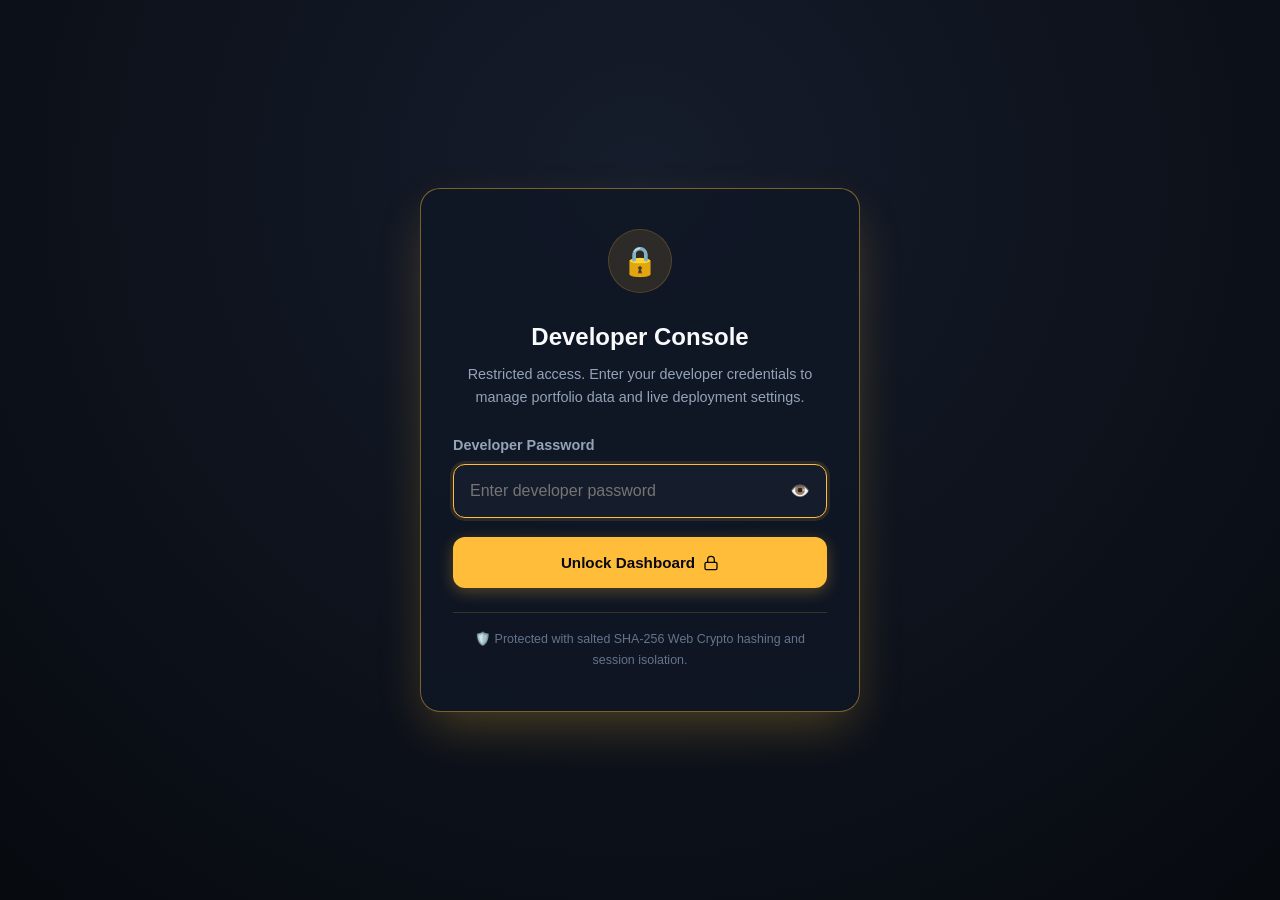
==== dashboard.html @ d63e9f03 "feat: complete portfolio modernization, 3-theme engine, password-protected dashboard, inbound inquir" ====
<!DOCTYPE html>
<html lang="en" data-theme="cyber">
<head>
  <meta charset="UTF-8" />
  <meta name="viewport" content="width=device-width, initial-scale=1.0" />
  <title>Developer Dashboard | Protected Console</title>
  <link rel="stylesheet" href="assets/css/style.css" />
  <style>
    /* Full-screen Authentication Gate */
    .auth-gate-wrapper {
      min-height: 100vh;
      display: flex;
      align-items: center;
      justify-content: center;
      padding: 1.5rem;
      background: radial-gradient(circle at 50% 20%, var(--bg-surface-elevated), var(--bg-base));
    }

    .auth-gate-card {
      width: min(100%, 440px);
      background: var(--bg-card);
      border: 1px solid var(--border-strong);
      border-radius: var(--radius-lg);
      padding: 2.5rem 2rem;
      box-shadow: 0 20px 50px -10px var(--accent-glow);
      display: flex;
      flex-direction: column;
      gap: 1.5rem;
      text-align: center;
    }

    .auth-icon-circle {
      width: 4rem;
      height: 4rem;
      margin: 0 auto;
      border-radius: 50%;
      background: var(--accent-soft);
      color: var(--accent-primary);
      display: flex;
      align-items: center;
      justify-content: center;
      font-size: 1.8rem;
      border: 1px solid var(--border-subtle);
    }

    .auth-error-box {
      display: none;
      background: rgba(239, 68, 68, 0.12);
      border: 1px solid rgba(239, 68, 68, 0.35);
      color: #ef4444;
      padding: 0.75rem 1rem;
      border-radius: var(--radius-md);
      font-size: 0.88rem;
      font-weight: 600;
      text-align: left;
    }

    .password-input-wrap {
      position: relative;
      display: flex;
      align-items: center;
    }

    .password-input-wrap input {
      width: 100%;
      padding-right: 3rem;
    }

    .toggle-pwd-btn {
      position: absolute;
      right: 0.75rem;
      background: transparent;
      border: none;
      color: var(--text-muted);
      cursor: pointer;
      font-size: 1rem;
      padding: 0.3rem;
    }

    .toggle-pwd-btn:hover {
      color: var(--text-primary);
    }

    /* Dashboard Layout */
    .dashboard-layout {
      display: grid;
      grid-template-columns: 240px 1fr;
      min-height: calc(100vh - 4.5rem);
      margin-top: 4.5rem;
    }
    .dash-sidebar {
      background: var(--bg-surface);
      border-right: 1px solid var(--border-subtle);
      padding: 1.5rem 1rem;
      display: flex;
      flex-direction: column;
      gap: 0.5rem;
    }
    .dash-nav-btn {
      display: flex;
      align-items: center;
      gap: 0.6rem;
      padding: 0.75rem 1rem;
      border-radius: var(--radius-md);
      font-weight: 600;
      color: var(--text-secondary);
      background: transparent;
      border: 1px solid transparent;
      text-align: left;
      cursor: pointer;
      transition: all var(--transition-fast);
      width: 100%;
    }
    .dash-nav-btn:hover, .dash-nav-btn.active {
      background: var(--bg-surface-elevated);
      color: var(--accent-primary);
      border-color: var(--border-subtle);
    }
    .dash-content {
      padding: 2.5rem;
      overflow-y: auto;
      max-width: 950px;
    }
    .dash-card {
      background: var(--bg-card);
      border: 1px solid var(--border-subtle);
      border-radius: var(--radius-lg);
      padding: 2rem;
      margin-bottom: 2rem;
      display: flex;
      flex-direction: column;
      gap: 1.5rem;
      box-shadow: var(--card-shadow);
    }
    .dash-card-title {
      font-size: 1.3rem;
      font-weight: 700;
      display: flex;
      align-items: center;
      gap: 0.5rem;
      border-bottom: 1px solid var(--border-subtle);
      padding-bottom: 0.75rem;
    }
    .form-row-2 {
      display: grid;
      grid-template-columns: 1fr 1fr;
      gap: 1.25rem;
    }
    .toast-msg {
      position: fixed;
      bottom: 2rem;
      right: 2rem;
      background: var(--bg-surface-elevated);
      color: var(--accent-primary);
      border: 1px solid var(--accent-primary);
      padding: 1rem 1.5rem;
      border-radius: var(--radius-md);
      box-shadow: 0 10px 30px rgba(0,0,0,0.5);
      display: none;
      z-index: 9999;
      font-weight: 600;
    }
    @media (max-width: 850px) {
      .dashboard-layout { grid-template-columns: 1fr; }
      .dash-sidebar { border-right: none; border-bottom: 1px solid var(--border-subtle); }
      .form-row-2 { grid-template-columns: 1fr; }
    }
  </style>
</head>
<body>

  <!-- ========================================================================
       1. AUTHENTICATION LOCK SCREEN (Visible by default until unlocked)
       ======================================================================== -->
  <div id="dash-auth-screen" class="auth-gate-wrapper">
    <div class="auth-gate-card">
      <div class="auth-icon-circle">🔒</div>
      <div>
        <h1 style="font-size: 1.5rem; font-weight: 700; margin-bottom: 0.35rem;">Developer Console</h1>
        <p style="font-size: 0.9rem; color: var(--text-secondary);">
          Restricted access. Enter your developer credentials to manage portfolio data and live deployment settings.
        </p>
      </div>

      <div id="auth-error-msg" class="auth-error-box" role="alert"></div>

      <form id="dash-login-form" style="display:flex; flex-direction:column; gap:1.2rem; text-align:left;">
        <div class="form-group">
          <label class="form-label" for="auth-password-input">Developer Password</label>
          <div class="password-input-wrap">
            <input type="password" id="auth-password-input" class="form-control" placeholder="Enter developer password" required autofocus autocomplete="current-password" />
            <button type="button" class="toggle-pwd-btn" id="btn-toggle-pwd" aria-label="Toggle password visibility">👁️</button>
          </div>
        </div>

        <button type="submit" class="btn btn-primary" id="btn-unlock-dash" style="width:100%; justify-content:center;">
          Unlock Dashboard
          <svg width="16" height="16" viewBox="0 0 24 24" fill="none" stroke="currentColor" stroke-width="2" stroke-linecap="round" stroke-linejoin="round"><rect x="3" y="11" width="18" height="11" rx="2" ry="2"></rect><path d="M7 11V7a5 5 0 0 1 10 0v4"></path></svg>
        </button>
      </form>

      <div style="font-size: 0.78rem; color: var(--text-muted); border-top: 1px solid var(--border-subtle); padding-top: 1rem;">
        🛡️ Protected with salted SHA-256 Web Crypto hashing and session isolation.
      </div>
    </div>
  </div>

  <!-- ========================================================================
       2. DASHBOARD MAIN CONTENT (Hidden until authenticated)
       ======================================================================== -->
  <div id="dashboard-main-content" style="display:none;">
    
    <!-- Top Navigation Header -->
    <header class="site-header">
      <div class="container header-container">
        <a href="index.html" class="brand-logo">
          <span class="status-dot"></span>
          <span>Abhishek<span class="brand-badge">.manager</span></span>
        </a>

        <div class="header-actions">
          <!-- 3-Theme Switcher -->
          <div class="theme-switcher-pill" role="group" aria-label="Theme Selector">
            <button type="button" class="theme-btn active" data-set-theme="cyber">⚡ Cyber</button>
            <button type="button" class="theme-btn" data-set-theme="slate">🐙 Slate</button>
            <button type="button" class="theme-btn" data-set-theme="light">☀️ Light</button>
          </div>

          <button type="button" class="btn btn-secondary btn-sm" id="btn-copy-json">
            📋 Copy JSON
          </button>

          <button type="button" class="btn btn-primary btn-sm" id="btn-save-json">
            💾 Download portfolio.json
          </button>

          <a href="index.html" class="btn btn-secondary btn-sm" target="_blank" rel="noopener noreferrer">
            👁️ View Live
          </a>

          <button type="button" class="btn btn-secondary btn-sm" id="btn-logout" title="Lock Dashboard and End Session" style="color:#ef4444; border-color:rgba(239,68,68,0.3);">
            🔒 Lock
          </button>
        </div>
      </div>
    </header>

    <div class="dashboard-layout">
      <!-- Sidebar Navigation -->
      <aside class="dash-sidebar">
        <div style="font-size:0.75rem; text-transform:uppercase; letter-spacing:0.05em; color:var(--text-muted); padding:0.5rem 1rem; font-weight:700;">
          Content Modules
        </div>
        <button type="button" class="dash-nav-btn active" data-tab="tab-profile">👤 Profile &amp; Bio</button>
        <button type="button" class="dash-nav-btn" data-tab="tab-projects">🚀 Projects Manager</button>
        <button type="button" class="dash-nav-btn" data-tab="tab-skills">⚙️ Skills &amp; Tech</button>
        <button type="button" class="dash-nav-btn" data-tab="tab-education">🎓 Education</button>
        <button type="button" class="dash-nav-btn" data-tab="tab-achievements">🏆 Honors &amp; Awards</button>
        <button type="button" class="dash-nav-btn" data-tab="tab-messages" id="nav-btn-messages">
          📬 Inbound Inquiries
          <span id="dash-unread-badge" class="badge" style="margin-left:auto; font-size:0.75rem; padding:0.15rem 0.55rem; background:#ef4444; color:#fff; display:none;">0</span>
        </button>
        <button type="button" class="dash-nav-btn" data-tab="tab-security">🔑 Security &amp; Keys</button>
        <button type="button" class="dash-nav-btn" data-tab="tab-json">📄 Raw JSON View</button>
      </aside>

      <!-- Main Content Panels -->
      <main class="dash-content">
        
        <!-- TAB 1: PROFILE & BIO -->
        <section id="tab-profile" class="dash-tab-panel">
          <div class="dash-card">
            <h2 class="dash-card-title">Personal Profile &amp; Academic Identity</h2>
            
            <div class="form-row-2">
              <div class="form-group">
                <label class="form-label" for="dash-name">Full Name</label>
                <input type="text" id="dash-name" class="form-control" />
              </div>
              <div class="form-group">
                <label class="form-label" for="dash-location">Location</label>
                <input type="text" id="dash-location" class="form-control" />
              </div>
            </div>

            <div class="form-row-2">
              <div class="form-group">
                <label class="form-label" for="dash-email">Email Address</label>
                <input type="email" id="dash-email" class="form-control" />
              </div>
              <div class="form-group">
                <label class="form-label" for="dash-phone">Phone Number</label>
                <input type="text" id="dash-phone" class="form-control" />
              </div>
            </div>

            <div class="form-row-2">
              <div class="form-group">
                <label class="form-label" for="dash-github">GitHub Profile URL</label>
                <input type="url" id="dash-github" class="form-control" />
              </div>
              <div class="form-group">
                <label class="form-label" for="dash-linkedin">LinkedIn Profile URL</label>
                <input type="url" id="dash-linkedin" class="form-control" />
              </div>
            </div>

            <div class="form-group">
              <label class="form-label" for="dash-tagline">Hero Headline Tagline</label>
              <input type="text" id="dash-tagline" class="form-control" />
            </div>

            <div class="form-group">
              <label class="form-label" for="dash-titles">Typewriter Titles (Comma-separated)</label>
              <input type="text" id="dash-titles" class="form-control" />
            </div>

            <div class="form-group">
              <label class="form-label" for="dash-bio">Detailed Bio (Paragraphs separated by new lines)</label>
              <textarea id="dash-bio" class="form-control" rows="4"></textarea>
            </div>
          </div>
        </section>

        <!-- TAB 2: PROJECTS MANAGER -->
        <section id="tab-projects" class="dash-tab-panel" style="display:none;">
          <div class="dash-card">
            <div style="display:flex; justify-content:space-between; align-items:center;">
              <h2 class="dash-card-title" style="border:none; padding:0; margin:0;">Cloud Deployments &amp; Projects</h2>
            </div>
            <p style="font-size:0.9rem; color:var(--text-secondary);">
              Manage your showcase deployments (TMA, LMS, Cloud Infrastructure). You can update endpoints, GitHub repos, and architecture highlights here.
            </p>

            <div id="dash-projects-list" style="display:flex; flex-direction:column; gap:1.5rem;">
              <!-- Rendered by dashboard.js -->
            </div>
          </div>
        </section>

        <!-- TAB 3: SKILLS -->
        <section id="tab-skills" class="dash-tab-panel" style="display:none;">
          <div class="dash-card">
            <h2 class="dash-card-title">Technical Competencies Matrix</h2>
            
            <div class="form-group">
              <label class="form-label" for="dash-skills-lang">Languages &amp; Frameworks (Comma-separated)</label>
              <textarea id="dash-skills-lang" class="form-control" rows="3"></textarea>
            </div>

            <div class="form-group">
              <label class="form-label" for="dash-skills-backend">Backend, Cloud &amp; DevOps (Comma-separated)</label>
              <textarea id="dash-skills-backend" class="form-control" rows="3"></textarea>
            </div>

            <div class="form-group">
              <label class="form-label" for="dash-skills-tools">Tools, Databases &amp; Analysis (Comma-separated)</label>
              <textarea id="dash-skills-tools" class="form-control" rows="3"></textarea>
            </div>
          </div>
        </section>

        <!-- TAB 4: EDUCATION -->
        <section id="tab-education" class="dash-tab-panel" style="display:none;">
          <div class="dash-card">
            <h2 class="dash-card-title">Academic Credentials (Dual Degree)</h2>
            <div id="dash-education-list" style="display:flex; flex-direction:column; gap:1.5rem;">
              <!-- Rendered by dashboard.js -->
            </div>
          </div>
        </section>

        <!-- TAB 5: ACHIEVEMENTS -->
        <section id="tab-achievements" class="dash-tab-panel" style="display:none;">
          <div class="dash-card">
            <h2 class="dash-card-title">Honors, Competitions &amp; Leadership</h2>
            <div id="dash-achievements-list" style="display:flex; flex-direction:column; gap:1.5rem;">
              <!-- Rendered by dashboard.js -->
            </div>
          </div>
        </section>

        <!-- TAB 6: INBOUND MESSAGES & CONNECT INQUIRIES -->
        <section id="tab-messages" class="dash-tab-panel" style="display:none;">
          <div class="dash-card">
            <div style="display:flex; justify-content:space-between; align-items:center; flex-wrap:wrap; gap:1rem;">
              <div>
                <h2 class="dash-card-title" style="border:none; padding:0; margin:0;">📬 Inbound Requests &amp; Connect Queries</h2>
                <p style="font-size:0.9rem; color:var(--text-secondary); margin-top:0.25rem;">
                  Review recruiter opportunities, collaboration inquiries, and contact queries sent from your portfolio.
                </p>
              </div>
              <div style="display:flex; gap:0.5rem; flex-wrap:wrap;">
                <button type="button" class="btn btn-secondary btn-sm" id="btn-export-inquiries">📥 Export Inquiries (JSON)</button>
                <button type="button" class="btn btn-secondary btn-sm" id="btn-mark-all-read">✓ Mark All Read</button>
              </div>
            </div>

            <!-- Filter Controls -->
            <div style="display:flex; gap:0.6rem; align-items:center; flex-wrap:wrap; background:var(--bg-surface-elevated); padding:0.75rem 1rem; border-radius:var(--radius-md); border:1px solid var(--border-subtle);">
              <span style="font-size:0.85rem; font-weight:600; color:var(--text-muted);">Filter Inquiries:</span>
              <button type="button" class="btn btn-secondary btn-sm inq-filter-btn active" data-filter="all">All (<span id="inq-count-all">0</span>)</button>
              <button type="button" class="btn btn-secondary btn-sm inq-filter-btn" data-filter="unread">Unread (<span id="inq-count-unread">0</span>)</button>
              <button type="button" class="btn btn-secondary btn-sm inq-filter-btn" data-filter="read">Read</button>
            </div>

            <!-- Messages List Container -->
            <div id="dash-inquiries-list" style="display:flex; flex-direction:column; gap:1.25rem;">
              <!-- Rendered dynamically by dashboard.js -->
            </div>
          </div>
        </section>

        <!-- TAB 7: SECURITY & KEYS -->
        <section id="tab-security" class="dash-tab-panel" style="display:none;">
          <div class="dash-card">
            <h2 class="dash-card-title">🔐 Security, Keys &amp; Password Management</h2>
            <p style="font-size:0.9rem; color:var(--text-secondary);">
              Standard production key management protocol. Generate new salted hashes to rotate your dashboard password, or generate an Nginx <code>.htpasswd</code> entry for production server security.
            </p>

            <div style="background:var(--bg-surface-elevated); padding:1.25rem; border-radius:var(--radius-md); border:1px solid var(--border-subtle); display:flex; flex-direction:column; gap:1rem;">
              <h3 style="font-size:1.05rem; font-weight:700;">Generate New Salted Password Hash</h3>
              
              <div class="form-group">
                <label class="form-label" for="sec-new-password">Enter New Password</label>
                <input type="text" id="sec-new-password" class="form-control" placeholder="e.g. MyNewSecretPass2026!" />
              </div>

              <button type="button" class="btn btn-secondary btn-sm" id="btn-generate-hash" style="width:fit-content;">
                ⚡ Calculate SHA-256 Salted Hash
              </button>

              <div id="sec-hash-output" style="display:none; flex-direction:column; gap:0.5rem; margin-top:0.5rem;">
                <label class="form-label">Generated Config Snippet (Paste into assets/js/dashboard.js):</label>
                <textarea id="sec-hash-code" class="form-control" rows="3" readonly style="font-family:ui-monospace, monospace; font-size:0.85rem;"></textarea>
              </div>
            </div>

            <div style="background:var(--bg-surface-elevated); padding:1.25rem; border-radius:var(--radius-md); border:1px solid var(--border-subtle); display:flex; flex-direction:column; gap:0.75rem;">
              <h3 style="font-size:1.05rem; font-weight:700;">Production Nginx HTTP Basic Auth (.htpasswd)</h3>
              <p style="font-size:0.88rem; color:var(--text-secondary);">
                On your AWS EC2 VPS, the dashboard is also protected at the web server layer via Nginx. Generate the encrypted htpasswd line using Apache utils:
              </p>
              <pre style="background:var(--bg-base); padding:0.75rem; border-radius:var(--radius-sm); font-size:0.85rem; overflow-x:auto;"><code>sudo apt-get install apache2-utils -y
sudo htpasswd -c /etc/nginx/.htpasswd admin</code></pre>
            </div>
          </div>
        </section>

        <!-- TAB 7: RAW JSON VIEW -->
        <section id="tab-json" class="dash-tab-panel" style="display:none;">
          <div class="dash-card">
            <h2 class="dash-card-title">Live portfolio.json Source</h2>
            <p style="font-size:0.9rem; color:var(--text-secondary);">Direct synchronized JSON data. You can copy or inspect this payload at any time.</p>
            <textarea id="dash-raw-json" class="form-control" rows="18" style="font-family:ui-monospace, monospace; font-size:0.85rem;" readonly></textarea>
          </div>
        </section>

      </main>
    </div>
  </div>

  <div id="dash-toast" class="toast-msg">Updated successfully!</div>

  <script src="assets/js/dashboard.js"></script>
</body>
</html>
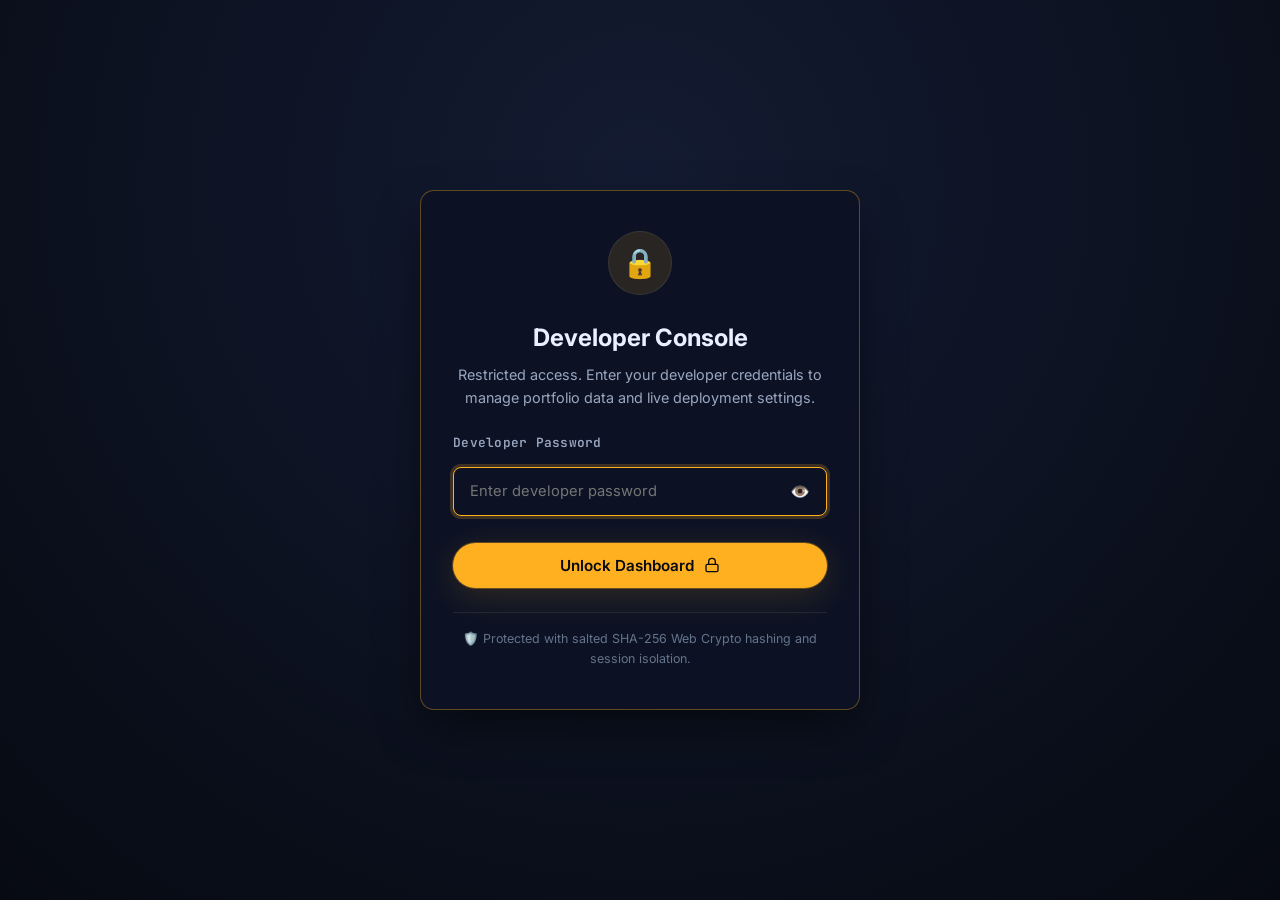
==== commit 3e046691: "feat(ui): implement 10+ master plan upgrades and resolve dashboard UI distortions" ====
--- a/dashboard.html
+++ b/dashboard.html
@@ -4,8 +4,133 @@
   <meta charset="UTF-8" />
   <meta name="viewport" content="width=device-width, initial-scale=1.0" />
   <title>Developer Dashboard | Protected Console</title>
-  <link rel="stylesheet" href="assets/css/style.css" />
+  <link rel="stylesheet" href="assets/css/style.css?v=2026.5" />
   <style>
+    /* =========================================================================
+       Dashboard Theme Compatibility & Variable Mappings
+       ========================================================================= */
+    :root {
+      --border-subtle: var(--border-glass, rgba(255, 255, 255, 0.08));
+      --border-strong: var(--border-active, rgba(255, 176, 32, 0.35));
+      --accent-soft: rgba(255, 176, 32, 0.12);
+      --card-shadow: 0 16px 36px -10px rgba(0, 0, 0, 0.45);
+      --radius-sm: 6px;
+      --radius-md: 8px;
+      --radius-lg: 14px;
+      --transition-fast: 0.2s cubic-bezier(0.16, 1, 0.3, 1);
+    }
+
+    body {
+      background-color: var(--bg-ink, #070A12);
+      color: var(--text-primary, #EAF0FF);
+      font-family: var(--font-body, -apple-system, BlinkMacSystemFont, 'Inter', sans-serif);
+      margin: 0;
+      padding: 0;
+      min-height: 100vh;
+    }
+
+    /* Fixed Top Navigation Header */
+    .site-header {
+      position: fixed;
+      top: 0;
+      left: 0;
+      right: 0;
+      height: 64px;
+      background: var(--bg-surface, #0C1224);
+      border-bottom: 1px solid var(--border-subtle);
+      backdrop-filter: blur(16px);
+      -webkit-backdrop-filter: blur(16px);
+      z-index: 1000;
+      display: flex;
+      align-items: center;
+      padding: 0 1.5rem;
+    }
+
+    .header-container {
+      display: flex;
+      align-items: center;
+      justify-content: space-between;
+      width: 100%;
+      max-width: 1500px;
+      margin: 0 auto;
+    }
+
+    .brand-logo {
+      display: flex;
+      align-items: center;
+      gap: 0.6rem;
+      font-family: var(--font-display, 'Space Grotesk', sans-serif);
+      font-size: 1.15rem;
+      font-weight: 700;
+      color: var(--text-primary);
+      text-decoration: none;
+    }
+
+    .brand-badge {
+      font-family: var(--font-mono, monospace);
+      font-size: 0.75rem;
+      color: var(--accent-primary);
+      background: rgba(255, 176, 32, 0.1);
+      border: 1px solid rgba(255, 176, 32, 0.25);
+      padding: 0.15rem 0.5rem;
+      border-radius: 6px;
+      margin-left: 0.3rem;
+    }
+
+    .status-dot {
+      width: 8px;
+      height: 8px;
+      background-color: var(--accent-green, #3DDC97);
+      border-radius: 50%;
+      box-shadow: 0 0 10px var(--accent-green, #3DDC97);
+    }
+
+    .header-actions {
+      display: flex;
+      align-items: center;
+      gap: 0.75rem;
+      flex-wrap: wrap;
+    }
+
+    .theme-switcher-pill {
+      display: inline-flex;
+      align-items: center;
+      background: var(--bg-surface-elevated, #131B32);
+      border: 1px solid var(--border-subtle);
+      border-radius: 9999px;
+      padding: 3px;
+      gap: 2px;
+    }
+
+    .theme-btn {
+      background: transparent;
+      border: none;
+      color: var(--text-muted, #64748B);
+      font-family: var(--font-mono, monospace);
+      font-size: 0.75rem;
+      padding: 0.35rem 0.75rem;
+      border-radius: 9999px;
+      cursor: pointer;
+      transition: all 0.2s;
+    }
+
+    .theme-btn:hover {
+      color: var(--text-primary);
+    }
+
+    .theme-btn.active {
+      background: var(--bg-surface, #0C1224);
+      color: var(--accent-primary);
+      font-weight: 600;
+      box-shadow: 0 2px 8px rgba(0, 0, 0, 0.3);
+    }
+
+    .btn-sm {
+      padding: 0.42rem 0.9rem !important;
+      font-size: 0.82rem !important;
+      border-radius: 6px !important;
+    }
+
     /* Full-screen Authentication Gate */
     .auth-gate-wrapper {
       min-height: 100vh;
@@ -13,16 +138,16 @@
       align-items: center;
       justify-content: center;
       padding: 1.5rem;
-      background: radial-gradient(circle at 50% 20%, var(--bg-surface-elevated), var(--bg-base));
+      background: radial-gradient(circle at 50% 20%, var(--bg-surface-elevated, #131B32), var(--bg-ink, #070A12));
     }
 
     .auth-gate-card {
       width: min(100%, 440px);
-      background: var(--bg-card);
+      background: var(--bg-surface, #0C1224);
       border: 1px solid var(--border-strong);
       border-radius: var(--radius-lg);
       padding: 2.5rem 2rem;
-      box-shadow: 0 20px 50px -10px var(--accent-glow);
+      box-shadow: 0 20px 50px -10px rgba(0, 0, 0, 0.6);
       display: flex;
       flex-direction: column;
       gap: 1.5rem;
@@ -59,6 +184,7 @@
       position: relative;
       display: flex;
       align-items: center;
+      width: 100%;
     }
 
     .password-input-wrap input {
@@ -84,68 +210,165 @@
     /* Dashboard Layout */
     .dashboard-layout {
       display: grid;
-      grid-template-columns: 240px 1fr;
-      min-height: calc(100vh - 4.5rem);
-      margin-top: 4.5rem;
-    }
+      grid-template-columns: 260px 1fr;
+      min-height: calc(100vh - 64px);
+      margin-top: 64px;
+    }
+
     .dash-sidebar {
-      background: var(--bg-surface);
+      background: var(--bg-surface, #0C1224);
       border-right: 1px solid var(--border-subtle);
-      padding: 1.5rem 1rem;
+      padding: 1.5rem 0.85rem;
       display: flex;
       flex-direction: column;
-      gap: 0.5rem;
-    }
+      gap: 0.4rem;
+      position: sticky;
+      top: 64px;
+      height: calc(100vh - 64px);
+      box-sizing: border-box;
+      overflow-y: auto;
+    }
+
     .dash-nav-btn {
       display: flex;
       align-items: center;
-      gap: 0.6rem;
+      gap: 0.75rem;
       padding: 0.75rem 1rem;
       border-radius: var(--radius-md);
-      font-weight: 600;
-      color: var(--text-secondary);
+      font-family: var(--font-body);
+      font-size: 0.9rem;
+      font-weight: 500;
+      color: var(--text-secondary, #9AA6C0);
       background: transparent;
       border: 1px solid transparent;
       text-align: left;
       cursor: pointer;
       transition: all var(--transition-fast);
       width: 100%;
-    }
-    .dash-nav-btn:hover, .dash-nav-btn.active {
-      background: var(--bg-surface-elevated);
+      box-sizing: border-box;
+    }
+
+    .dash-nav-btn:hover {
+      background: var(--bg-surface-elevated, #131B32);
+      color: var(--text-primary);
+    }
+
+    .dash-nav-btn.active {
+      background: rgba(255, 176, 32, 0.1);
       color: var(--accent-primary);
-      border-color: var(--border-subtle);
-    }
+      border-color: rgba(255, 176, 32, 0.28);
+      font-weight: 600;
+    }
+
     .dash-content {
-      padding: 2.5rem;
+      padding: 2.5rem 3rem;
       overflow-y: auto;
-      max-width: 950px;
-    }
+      max-width: 1250px;
+      width: 100%;
+      box-sizing: border-box;
+      margin: 0 auto;
+    }
+
     .dash-card {
-      background: var(--bg-card);
+      background: var(--bg-surface, #0C1224);
       border: 1px solid var(--border-subtle);
       border-radius: var(--radius-lg);
-      padding: 2rem;
+      padding: 2rem 2.25rem;
       margin-bottom: 2rem;
       display: flex;
       flex-direction: column;
       gap: 1.5rem;
       box-shadow: var(--card-shadow);
-    }
+      box-sizing: border-box;
+    }
+
     .dash-card-title {
-      font-size: 1.3rem;
+      font-family: var(--font-display, 'Space Grotesk', sans-serif);
+      font-size: 1.35rem;
       font-weight: 700;
+      color: var(--text-primary);
       display: flex;
       align-items: center;
       gap: 0.5rem;
       border-bottom: 1px solid var(--border-subtle);
-      padding-bottom: 0.75rem;
-    }
+      padding-bottom: 0.85rem;
+      margin: 0;
+    }
+
+    /* Complete Form Controls & Inputs */
+    .form-group {
+      display: flex;
+      flex-direction: column;
+      gap: 0.45rem;
+      width: 100%;
+      box-sizing: border-box;
+      margin-bottom: 0.5rem;
+    }
+
+    .form-label {
+      font-family: var(--font-mono, monospace);
+      font-size: 0.8rem;
+      font-weight: 600;
+      color: var(--text-secondary);
+      letter-spacing: 0.02em;
+    }
+
+    .form-control {
+      width: 100% !important;
+      box-sizing: border-box !important;
+      background: var(--bg-surface-elevated, #131B32) !important;
+      border: 1px solid var(--border-subtle) !important;
+      border-radius: var(--radius-md) !important;
+      padding: 0.75rem 1rem !important;
+      color: var(--text-primary) !important;
+      font-family: var(--font-body) !important;
+      font-size: 0.92rem !important;
+      line-height: 1.5 !important;
+      outline: none !important;
+      transition: all 0.2s !important;
+    }
+
+    .form-control:focus {
+      border-color: var(--accent-primary) !important;
+      box-shadow: 0 0 0 3px rgba(255, 176, 32, 0.2) !important;
+      background: var(--bg-surface, #0C1224) !important;
+    }
+
+    textarea.form-control {
+      resize: vertical;
+      min-height: 85px;
+    }
+
+    .form-control[readonly] {
+      background: rgba(0, 0, 0, 0.3) !important;
+      color: var(--text-secondary) !important;
+      border-color: rgba(255, 255, 255, 0.05) !important;
+      cursor: default;
+    }
+
     .form-row-2 {
       display: grid;
       grid-template-columns: 1fr 1fr;
       gap: 1.25rem;
-    }
+      width: 100%;
+      box-sizing: border-box;
+    }
+
+    /* Badges & Pills */
+    .badge {
+      display: inline-flex;
+      align-items: center;
+      padding: 0.25rem 0.65rem;
+      border-radius: 9999px;
+      font-family: var(--font-mono, monospace);
+      font-size: 0.75rem;
+      font-weight: 600;
+      background: var(--bg-surface-elevated);
+      color: var(--text-secondary);
+      border: 1px solid var(--border-subtle);
+    }
+
+    /* Toast Notification */
     .toast-msg {
       position: fixed;
       bottom: 2rem;
@@ -159,11 +382,16 @@
       display: none;
       z-index: 9999;
       font-weight: 600;
-    }
-    @media (max-width: 850px) {
+      font-family: var(--font-mono);
+      font-size: 0.85rem;
+    }
+
+    @media (max-width: 900px) {
       .dashboard-layout { grid-template-columns: 1fr; }
-      .dash-sidebar { border-right: none; border-bottom: 1px solid var(--border-subtle); }
+      .dash-sidebar { position: static; height: auto; border-right: none; border-bottom: 1px solid var(--border-subtle); }
       .form-row-2 { grid-template-columns: 1fr; }
+      .dash-content { padding: 1.5rem; }
+      .site-header { padding: 0 1rem; }
     }
   </style>
 </head>
@@ -219,11 +447,12 @@
         </a>
 
         <div class="header-actions">
-          <!-- 3-Theme Switcher -->
+          <!-- 4-Theme Switcher -->
           <div class="theme-switcher-pill" role="group" aria-label="Theme Selector">
             <button type="button" class="theme-btn active" data-set-theme="cyber">⚡ Cyber</button>
-            <button type="button" class="theme-btn" data-set-theme="slate">🐙 Slate</button>
-            <button type="button" class="theme-btn" data-set-theme="light">☀️ Light</button>
+            <button type="button" class="theme-btn" data-set-theme="matrix">📟 Matrix</button>
+            <button type="button" class="theme-btn" data-set-theme="aurora">🌌 Aurora</button>
+            <button type="button" class="theme-btn" data-set-theme="paper">☀️ Paper</button>
           </div>
 
           <button type="button" class="btn btn-secondary btn-sm" id="btn-copy-json">
@@ -463,6 +692,6 @@
 
   <div id="dash-toast" class="toast-msg">Updated successfully!</div>
 
-  <script src="assets/js/dashboard.js"></script>
+  <script src="assets/js/dashboard.js?v=2026.5"></script>
 </body>
 </html>
--- a/assets/css/style.css
+++ b/assets/css/style.css
@@ -0,0 +1,2629 @@
+/* ==========================================================================
+   MISSION CONTROL DESIGN SYSTEM - ABHISHEK.DEV (2026)
+   Tokens, Typography, Ambient Mesh, Bento Grids, Sticky-Stack, Live Telemetry
+   ========================================================================== */
+
+@import url('https://fonts.googleapis.com/css2?family=Inter:wght@300;400;500;600;700&family=JetBrains+Mono:wght@400;500;600;700&family=Space+Grotesk:wght@500;600;700&display=swap');
+
+/* --------------------------------------------------------------------------
+   1. Theme Tokens (Dark-First "Mission Control")
+   -------------------------------------------------------------------------- */
+:root,
+html[data-theme="cyber"] {
+  --bg-ink: #070A12;
+  --bg-surface: #0C1224;
+  --bg-surface-elevated: #131B32;
+  --bg-card: rgba(12, 18, 36, 0.75);
+  --bg-glass: rgba(255, 255, 255, 0.04);
+  --border-glass: rgba(255, 255, 255, 0.08);
+  --border-active: rgba(255, 176, 32, 0.35);
+
+  --accent-primary: #FFB020;
+  --accent-hot: #FF7A00;
+  --accent-blue: #4F7CFF;
+  --accent-cyan: #22D3EE;
+  --accent-green: #3DDC97;
+  --accent-danger: #FF5C6C;
+
+  --text-primary: #EAF0FF;
+  --text-secondary: #9AA6C0;
+  --text-muted: #64748B;
+  --text-code: #F8FAFC;
+
+  --glow-accent: 0 0 0 1px rgba(255, 176, 32, 0.3), 0 8px 36px rgba(255, 176, 32, 0.16);
+  --glow-cyan: 0 0 0 1px rgba(34, 211, 238, 0.3), 0 8px 32px rgba(34, 211, 238, 0.14);
+  --glow-blue: 0 0 0 1px rgba(79, 124, 255, 0.3), 0 8px 32px rgba(79, 124, 255, 0.14);
+  --shadow-card: 0 20px 40px -15px rgba(0, 0, 0, 0.5);
+
+  --font-display: 'Space Grotesk', -apple-system, sans-serif;
+  --font-body: 'Inter', -apple-system, BlinkMacSystemFont, sans-serif;
+  --font-mono: 'JetBrains Mono', monospace;
+
+  --cursor-color: #FFB020;
+  --cursor-ring: rgba(255, 176, 32, 0.4);
+}
+
+/* Theme 2: Matrix Green */
+html[data-theme="matrix"] {
+  --bg-ink: #040805;
+  --bg-surface: #08120A;
+  --bg-surface-elevated: #0F1E12;
+  --bg-card: rgba(8, 18, 10, 0.85);
+  --bg-glass: rgba(0, 255, 102, 0.03);
+  --border-glass: rgba(0, 255, 102, 0.12);
+  --border-active: rgba(0, 255, 102, 0.4);
+
+  --accent-primary: #00FF66;
+  --accent-hot: #10B981;
+  --accent-blue: #06B6D4;
+  --accent-cyan: #34D399;
+  --accent-green: #00FF66;
+  --accent-danger: #EF4444;
+
+  --text-primary: #E6FFE6;
+  --text-secondary: #85B88A;
+  --text-muted: #4D7351;
+  --text-code: #A7F3D0;
+
+  --glow-accent: 0 0 0 1px rgba(0, 255, 102, 0.4), 0 8px 36px rgba(0, 255, 102, 0.2);
+  --glow-cyan: 0 0 0 1px rgba(52, 211, 153, 0.3), 0 8px 32px rgba(52, 211, 153, 0.15);
+  --glow-blue: 0 0 0 1px rgba(6, 182, 212, 0.3), 0 8px 32px rgba(6, 182, 212, 0.15);
+
+  --cursor-color: #00FF66;
+  --cursor-ring: rgba(0, 255, 102, 0.45);
+}
+
+/* Theme 3: Aurora Teal/Violet */
+html[data-theme="aurora"] {
+  --bg-ink: #0A0A16;
+  --bg-surface: #101026;
+  --bg-surface-elevated: #191938;
+  --bg-card: rgba(16, 16, 38, 0.8);
+  --bg-glass: rgba(168, 85, 247, 0.04);
+  --border-glass: rgba(168, 85, 247, 0.12);
+  --border-active: rgba(20, 184, 166, 0.4);
+
+  --accent-primary: #2DD4BF;
+  --accent-hot: #A855F7;
+  --accent-blue: #818CF8;
+  --accent-cyan: #38BDF8;
+  --accent-green: #34D399;
+  --accent-danger: #FB7185;
+
+  --text-primary: #F3EEFF;
+  --text-secondary: #A5A5C7;
+  --text-muted: #64648A;
+  --text-code: #DDD6FE;
+
+  --glow-accent: 0 0 0 1px rgba(45, 212, 191, 0.35), 0 8px 36px rgba(168, 85, 247, 0.2);
+  --glow-cyan: 0 0 0 1px rgba(56, 189, 248, 0.3), 0 8px 32px rgba(56, 189, 248, 0.15);
+  --glow-blue: 0 0 0 1px rgba(129, 140, 248, 0.3), 0 8px 32px rgba(129, 140, 248, 0.15);
+
+  --cursor-color: #2DD4BF;
+  --cursor-ring: rgba(45, 212, 191, 0.45);
+}
+
+/* Theme 4: Clean Paper Light */
+html[data-theme="paper"] {
+  --bg-ink: #F8FAFC;
+  --bg-surface: #FFFFFF;
+  --bg-surface-elevated: #F1F5F9;
+  --bg-card: rgba(255, 255, 255, 0.95);
+  --bg-glass: rgba(15, 23, 42, 0.03);
+  --border-glass: rgba(15, 23, 42, 0.1);
+  --border-active: rgba(37, 99, 235, 0.4);
+
+  --accent-primary: #2563EB;
+  --accent-hot: #D97706;
+  --accent-blue: #0284C7;
+  --accent-cyan: #0D9488;
+  --accent-green: #059669;
+  --accent-danger: #DC2626;
+
+  --text-primary: #0F172A;
+  --text-secondary: #475569;
+  --text-muted: #64748B;
+  --text-code: #1E293B;
+
+  --glow-accent: 0 0 0 1px rgba(37, 99, 235, 0.25), 0 8px 30px rgba(37, 99, 235, 0.12);
+  --glow-cyan: 0 0 0 1px rgba(13, 148, 136, 0.2), 0 8px 24px rgba(13, 148, 136, 0.1);
+  --glow-blue: 0 0 0 1px rgba(2, 132, 199, 0.2), 0 8px 24px rgba(2, 132, 199, 0.1);
+  --shadow-card: 0 15px 35px -10px rgba(15, 23, 42, 0.08);
+
+  --cursor-color: #2563EB;
+  --cursor-ring: rgba(37, 99, 235, 0.35);
+}
+
+/* --------------------------------------------------------------------------
+   2. Reset & Global Layout
+   -------------------------------------------------------------------------- */
+*, *::before, *::after {
+  box-sizing: border-box;
+  margin: 0;
+  padding: 0;
+}
+
+html {
+  scroll-behavior: smooth;
+  font-size: 16px;
+  -webkit-text-size-adjust: 100%;
+}
+
+body {
+  background-color: var(--bg-ink);
+  color: var(--text-primary);
+  font-family: var(--font-body);
+  line-height: 1.6;
+  overflow-x: hidden;
+  position: relative;
+  transition: background-color 0.4s ease, color 0.4s ease;
+}
+
+/* Ambient Ambient Gradient Mesh & Dot Grid */
+.ambient-bg {
+  position: fixed;
+  inset: 0;
+  pointer-events: none;
+  z-index: 0;
+  overflow: hidden;
+}
+
+.ambient-blob {
+  position: absolute;
+  border-radius: 50%;
+  filter: blur(120px);
+  opacity: 0.18;
+  animation: floatBlobs 24s infinite alternate ease-in-out;
+}
+
+.blob-1 {
+  width: 600px;
+  height: 600px;
+  background: var(--accent-primary);
+  top: -150px;
+  left: -100px;
+}
+
+.blob-2 {
+  width: 700px;
+  height: 700px;
+  background: var(--accent-blue);
+  top: 40%;
+  right: -200px;
+  animation-delay: -8s;
+}
+
+.blob-3 {
+  width: 500px;
+  height: 500px;
+  background: var(--accent-cyan);
+  bottom: -150px;
+  left: 20%;
+  animation-delay: -16s;
+}
+
+@keyframes floatBlobs {
+  0% { transform: translate(0, 0) scale(1); }
+  50% { transform: translate(60px, 80px) scale(1.08); }
+  100% { transform: translate(-50px, 40px) scale(0.95); }
+}
+
+/* Dot Grid Background with Cursor Spotlight */
+.dot-grid-overlay {
+  position: fixed;
+  inset: 0;
+  pointer-events: none;
+  z-index: 1;
+  background-image: radial-gradient(rgba(255, 255, 255, 0.12) 1px, transparent 1px);
+  background-size: 32px 32px;
+  mask-image: radial-gradient(circle 420px at var(--mx, 50%) var(--my, 50%), black 0%, transparent 85%);
+  -webkit-mask-image: radial-gradient(circle 420px at var(--mx, 50%) var(--my, 50%), black 0%, transparent 85%);
+  opacity: 0.75;
+}
+
+/* Texture Noise Overlay */
+.noise-overlay {
+  position: fixed;
+  inset: 0;
+  pointer-events: none;
+  z-index: 2;
+  opacity: 0.035;
+  background-image: url("data:image/svg+xml,%3Csvg viewBox='0 0 200 200' xmlns='http://www.w3.org/2000/svg'%3E%3Cfilter id='noiseFilter'%3E%3CfeTurbulence type='fractalNoise' baseFrequency='0.8' numOctaves='3' stitchTiles='stitch'/%3E%3C/filter%3E%3Crect width='100%25' height='100%25' filter='url(%23noiseFilter)'/%3E%3C/svg%3E");
+}
+
+/* Top Scroll Progress Bar */
+#scroll-progress-bar {
+  position: fixed;
+  top: 0;
+  left: 0;
+  height: 3px;
+  background: linear-gradient(90deg, var(--accent-primary), var(--accent-hot), var(--accent-cyan));
+  width: 0%;
+  z-index: 9999;
+  transition: width 0.1s ease-out;
+}
+
+/* Container */
+.container {
+  width: 100%;
+  max-width: 1240px;
+  margin: 0 auto;
+  padding: 0 1.5rem;
+  position: relative;
+  z-index: 3;
+}
+
+section {
+  padding: 7rem 0;
+  position: relative;
+  z-index: 3;
+}
+
+/* --------------------------------------------------------------------------
+   3. Custom Cursor System (Desktop)
+   -------------------------------------------------------------------------- */
+@media (pointer: fine) {
+  body.has-custom-cursor {
+    cursor: none;
+  }
+  body.has-custom-cursor a,
+  body.has-custom-cursor button,
+  body.has-custom-cursor input,
+  body.has-custom-cursor textarea {
+    cursor: none;
+  }
+
+  #cursor-dot {
+    position: fixed;
+    top: 0;
+    left: 0;
+    width: 8px;
+    height: 8px;
+    background-color: var(--cursor-color);
+    border-radius: 50%;
+    pointer-events: none;
+    z-index: 10000;
+    transform: translate(-50%, -50%);
+    transition: width 0.2s, height 0.2s, background-color 0.2s, opacity 0.2s;
+  }
+
+  #cursor-ring {
+    position: fixed;
+    top: 0;
+    left: 0;
+    width: 36px;
+    height: 36px;
+    border: 1.5px solid var(--cursor-ring);
+    border-radius: 50%;
+    pointer-events: none;
+    z-index: 9999;
+    transform: translate(-50%, -50%);
+    transition: width 0.25s cubic-bezier(0.16, 1, 0.3, 1), 
+                height 0.25s cubic-bezier(0.16, 1, 0.3, 1), 
+                border-color 0.25s, background-color 0.25s, transform 0.1s ease-out;
+  }
+
+  #cursor-ring.cursor-hover {
+    width: 58px;
+    height: 58px;
+    background-color: rgba(255, 176, 32, 0.12);
+    border-color: var(--accent-primary);
+  }
+
+  #cursor-ring.cursor-view::after {
+    content: "VIEW";
+    font-family: var(--font-mono);
+    font-size: 10px;
+    font-weight: 700;
+    color: var(--accent-primary);
+    position: absolute;
+    top: 50%;
+    left: 50%;
+    transform: translate(-50%, -50%);
+    letter-spacing: 0.08em;
+  }
+  #cursor-ring.cursor-view {
+    width: 64px;
+    height: 64px;
+    background-color: rgba(12, 18, 36, 0.85);
+    border-color: var(--accent-primary);
+  }
+
+  #cursor-dot.cursor-hidden,
+  #cursor-ring.cursor-hidden {
+    opacity: 0;
+  }
+}
+
+@media (pointer: coarse) {
+  #cursor-dot, #cursor-ring {
+    display: none !important;
+  }
+}
+
+/* --------------------------------------------------------------------------
+   4. Boot-Sequence Preloader
+   -------------------------------------------------------------------------- */
+#boot-preloader {
+  position: fixed;
+  inset: 0;
+  z-index: 99999;
+  display: flex;
+  flex-direction: column;
+  justify-content: center;
+  align-items: center;
+  background-color: #05080E;
+  font-family: var(--font-mono);
+  color: var(--accent-primary);
+  padding: 2rem;
+  overflow: hidden;
+  transition: opacity 0.6s cubic-bezier(0.16, 1, 0.3, 1), visibility 0.6s;
+}
+
+#boot-preloader.boot-hidden {
+  opacity: 0;
+  visibility: hidden;
+  pointer-events: none;
+}
+
+.boot-terminal-box {
+  width: 100%;
+  max-width: 680px;
+  background: rgba(12, 18, 36, 0.95);
+  border: 1px solid rgba(255, 176, 32, 0.25);
+  border-radius: 14px;
+  padding: 1.5rem;
+  box-shadow: 0 25px 60px rgba(0, 0, 0, 0.8), var(--glow-accent);
+}
+
+.boot-header {
+  display: flex;
+  justify-content: space-between;
+  align-items: center;
+  border-bottom: 1px solid rgba(255, 255, 255, 0.08);
+  padding-bottom: 0.75rem;
+  margin-bottom: 1rem;
+}
+
+.boot-dots {
+  display: flex;
+  gap: 6px;
+}
+
+.boot-dot {
+  width: 11px;
+  height: 11px;
+  border-radius: 50%;
+}
+.boot-dot.red { background-color: #EF4444; }
+.boot-dot.yellow { background-color: #F59E0B; }
+.boot-dot.green { background-color: #10B981; }
+
+.boot-title {
+  font-size: 0.8rem;
+  color: var(--text-muted);
+}
+
+.boot-log-stream {
+  min-height: 150px;
+  display: flex;
+  flex-direction: column;
+  gap: 0.4rem;
+  font-size: 0.85rem;
+  line-height: 1.5;
+  color: #E2E8F0;
+}
+
+.boot-log-stream .boot-line {
+  opacity: 0;
+  transform: translateY(4px);
+  animation: bootLineIn 0.2s forwards;
+}
+
+@keyframes bootLineIn {
+  to { opacity: 1; transform: translateY(0); }
+}
+
+.boot-progress-wrap {
+  margin-top: 1.25rem;
+  width: 100%;
+  background: rgba(255, 255, 255, 0.08);
+  height: 6px;
+  border-radius: 4px;
+  overflow: hidden;
+}
+
+.boot-progress-bar {
+  height: 100%;
+  width: 0%;
+  background: linear-gradient(90deg, var(--accent-primary), var(--accent-hot));
+  transition: width 0.15s ease-out;
+}
+
+.boot-footer-bar {
+  margin-top: 1rem;
+  display: flex;
+  justify-content: space-between;
+  align-items: center;
+  font-size: 0.78rem;
+  color: var(--text-muted);
+}
+
+.boot-skip-btn {
+  background: transparent;
+  border: 1px solid rgba(255, 255, 255, 0.15);
+  color: var(--text-secondary);
+  padding: 0.35rem 0.8rem;
+  border-radius: 6px;
+  font-family: var(--font-mono);
+  font-size: 0.75rem;
+  cursor: pointer;
+  transition: all 0.2s;
+}
+
+.boot-skip-btn:hover {
+  border-color: var(--accent-primary);
+  color: var(--accent-primary);
+}
+
+/* --------------------------------------------------------------------------
+   5. Floating Dock Navigation
+   -------------------------------------------------------------------------- */
+.floating-dock-nav {
+  position: fixed;
+  top: 1.5rem;
+  left: 50%;
+  transform: translateX(-50%);
+  z-index: 1000;
+  display: flex;
+  align-items: center;
+  gap: 0.5rem;
+  background: rgba(12, 18, 36, 0.75);
+  backdrop-filter: blur(16px);
+  -webkit-backdrop-filter: blur(16px);
+  border: 1px solid var(--border-glass);
+  padding: 0.45rem 0.8rem;
+  border-radius: 9999px;
+  box-shadow: 0 10px 30px rgba(0, 0, 0, 0.4);
+  transition: transform 0.35s cubic-bezier(0.16, 1, 0.3, 1), opacity 0.35s;
+}
+
+.floating-dock-nav.dock-hidden {
+  transform: translate(-50%, -120%);
+  opacity: 0;
+}
+
+.dock-brand {
+  display: flex;
+  align-items: center;
+  gap: 0.5rem;
+  text-decoration: none;
+  font-family: var(--font-display);
+  font-weight: 700;
+  font-size: 1rem;
+  color: var(--text-primary);
+  padding: 0.3rem 0.6rem;
+}
+
+.dock-status-dot {
+  width: 8px;
+  height: 8px;
+  background-color: var(--accent-green);
+  border-radius: 50%;
+  box-shadow: 0 0 10px var(--accent-green);
+  display: inline-block;
+  animation: pulseDot 2s infinite;
+}
+
+@keyframes pulseDot {
+  0%, 100% { opacity: 1; transform: scale(1); }
+  50% { opacity: 0.4; transform: scale(0.85); }
+}
+
+.dock-menu-list {
+  display: flex;
+  list-style: none;
+  gap: 0.2rem;
+}
+
+.dock-link {
+  text-decoration: none;
+  font-size: 0.85rem;
+  font-weight: 500;
+  color: var(--text-secondary);
+  padding: 0.4rem 0.85rem;
+  border-radius: 9999px;
+  transition: all 0.2s cubic-bezier(0.16, 1, 0.3, 1);
+  position: relative;
+}
+
+.dock-link:hover,
+.dock-link.active {
+  color: var(--text-primary);
+  background: var(--bg-glass);
+}
+
+.dock-link.active {
+  color: var(--accent-primary);
+  font-weight: 600;
+}
+
+.dock-actions-row {
+  display: flex;
+  align-items: center;
+  gap: 0.4rem;
+  margin-left: 0.4rem;
+  border-left: 1px solid var(--border-glass);
+  padding-left: 0.6rem;
+}
+
+.dock-btn {
+  background: transparent;
+  border: 1px solid transparent;
+  color: var(--text-secondary);
+  padding: 0.35rem 0.65rem;
+  border-radius: 9999px;
+  font-size: 0.8rem;
+  font-family: var(--font-mono);
+  cursor: pointer;
+  display: flex;
+  align-items: center;
+  gap: 0.35rem;
+  transition: all 0.2s;
+  text-decoration: none;
+}
+
+.dock-btn:hover {
+  color: var(--text-primary);
+  background: var(--bg-glass);
+  border-color: var(--border-glass);
+}
+
+.dock-btn-highlight {
+  background: rgba(255, 176, 32, 0.12);
+  border-color: rgba(255, 176, 32, 0.3);
+  color: var(--accent-primary);
+}
+
+.dock-btn-highlight:hover {
+  background: var(--accent-primary);
+  color: #070A12;
+  box-shadow: var(--glow-accent);
+}
+
+.cmd-k-badge {
+  font-size: 0.7rem;
+  background: rgba(255, 255, 255, 0.08);
+  padding: 0.15rem 0.4rem;
+  border-radius: 4px;
+  border: 1px solid rgba(255, 255, 255, 0.1);
+  color: var(--text-muted);
+}
+
+/* --------------------------------------------------------------------------
+   6. Hero Section (Mission Control with 3D Tilt)
+   -------------------------------------------------------------------------- */
+.hero-section {
+  min-height: 100vh;
+  display: flex;
+  align-items: center;
+  padding-top: 8.5rem;
+  padding-bottom: 5rem;
+  position: relative;
+}
+
+.hero-grid {
+  display: grid;
+  grid-template-columns: 1.15fr 0.85fr;
+  gap: 3.5rem;
+  align-items: center;
+}
+
+.hero-eyebrow {
+  display: inline-flex;
+  align-items: center;
+  gap: 0.6rem;
+  background: rgba(61, 220, 151, 0.08);
+  border: 1px solid rgba(61, 220, 151, 0.25);
+  color: var(--accent-green);
+  font-family: var(--font-mono);
+  font-size: 0.82rem;
+  font-weight: 500;
+  padding: 0.35rem 0.9rem;
+  border-radius: 9999px;
+  margin-bottom: 1.5rem;
+}
+
+.hero-title {
+  font-family: var(--font-display);
+  font-size: clamp(2.5rem, 5vw, 4.2rem);
+  font-weight: 700;
+  line-height: 1.1;
+  letter-spacing: -0.03em;
+  margin-bottom: 1.25rem;
+}
+
+.amber-shine {
+  background: linear-gradient(135deg, var(--accent-primary) 0%, var(--accent-hot) 50%, var(--accent-primary) 100%);
+  background-size: 200% auto;
+  -webkit-background-clip: text;
+  -webkit-text-fill-color: transparent;
+  animation: shineSweep 6s linear infinite;
+}
+
+@keyframes shineSweep {
+  to { background-position: 200% center; }
+}
+
+.hero-rotator-line {
+  font-family: var(--font-mono);
+  font-size: clamp(1.1rem, 2vw, 1.4rem);
+  color: var(--accent-cyan);
+  min-height: 2rem;
+  margin-bottom: 1.25rem;
+  display: flex;
+  align-items: center;
+  gap: 0.4rem;
+}
+
+.typed-cursor {
+  display: inline-block;
+  width: 2px;
+  height: 1.3em;
+  background-color: var(--accent-primary);
+  animation: blinkCursor 0.9s infinite;
+}
+
+@keyframes blinkCursor {
+  0%, 100% { opacity: 1; }
+  50% { opacity: 0; }
+}
+
+.hero-pitch {
+  font-size: 1.1rem;
+  color: var(--text-secondary);
+  line-height: 1.7;
+  max-width: 580px;
+  margin-bottom: 2rem;
+}
+
+.hero-cta-group {
+  display: flex;
+  flex-wrap: wrap;
+  align-items: center;
+  gap: 1rem;
+  margin-bottom: 2.5rem;
+}
+
+.btn {
+  display: inline-flex;
+  align-items: center;
+  gap: 0.6rem;
+  font-family: var(--font-body);
+  font-weight: 600;
+  font-size: 0.95rem;
+  padding: 0.75rem 1.6rem;
+  border-radius: 9999px;
+  text-decoration: none;
+  cursor: pointer;
+  transition: all 0.25s cubic-bezier(0.16, 1, 0.3, 1);
+  border: 1px solid transparent;
+}
+
+.btn-primary {
+  background: var(--accent-primary);
+  color: #070A12;
+  box-shadow: var(--glow-accent);
+}
+
+.btn-primary:hover {
+  background: var(--accent-hot);
+  transform: translateY(-2px);
+  box-shadow: 0 10px 30px rgba(255, 176, 32, 0.3);
+}
+
+.btn-secondary {
+  background: var(--bg-surface-elevated);
+  border-color: var(--border-glass);
+  color: var(--text-primary);
+}
+
+.btn-secondary:hover {
+  background: var(--bg-surface);
+  border-color: var(--accent-primary);
+  color: var(--accent-primary);
+  transform: translateY(-2px);
+}
+
+.hero-social-row {
+  display: flex;
+  align-items: center;
+  gap: 1.25rem;
+}
+
+.social-link {
+  color: var(--text-secondary);
+  transition: all 0.2s;
+  display: flex;
+  align-items: center;
+  justify-content: center;
+}
+
+.social-link:hover {
+  color: var(--accent-primary);
+  transform: translateY(-2px);
+}
+
+/* 3D Tilt Hero Right Column & Orbiting Halo */
+.hero-visual-col {
+  position: relative;
+  display: flex;
+  justify-content: center;
+  align-items: center;
+  perspective: 1000px;
+}
+
+.tilt-portrait-card {
+  width: 380px;
+  height: 440px;
+  position: relative;
+  border-radius: 28px;
+  transform-style: preserve-3d;
+  transition: transform 0.1s ease-out;
+}
+
+.portrait-glow-ring {
+  position: absolute;
+  inset: -15px;
+  border-radius: 36px;
+  background: radial-gradient(circle at 50% 50%, rgba(255, 176, 32, 0.25), transparent 70%);
+  filter: blur(20px);
+  z-index: 1;
+}
+
+.portrait-inner-frame {
+  position: relative;
+  width: 100%;
+  height: 100%;
+  border-radius: 24px;
+  overflow: hidden;
+  border: 1px solid rgba(255, 176, 32, 0.3);
+  background: linear-gradient(180deg, #131B32 0%, #070A12 100%);
+  box-shadow: var(--shadow-card), var(--glow-accent);
+  z-index: 2;
+}
+
+.portrait-img {
+  width: 100%;
+  height: 100%;
+  object-fit: cover;
+  display: block;
+}
+
+/* Orbiting Tech Badges */
+.orbit-ring {
+  position: absolute;
+  width: 480px;
+  height: 480px;
+  border: 1px dashed rgba(255, 176, 32, 0.2);
+  border-radius: 50%;
+  top: 50%;
+  left: 50%;
+  transform: translate(-50%, -50%);
+  pointer-events: none;
+  animation: rotateOrbit 40s linear infinite;
+  z-index: 3;
+}
+
+.orbit-ring:hover {
+  animation-play-state: paused;
+}
+
+@keyframes rotateOrbit {
+  to { transform: translate(-50%, -50%) rotate(360deg); }
+}
+
+.orbit-node {
+  position: absolute;
+  width: 42px;
+  height: 42px;
+  border-radius: 50%;
+  background: var(--bg-surface-elevated);
+  border: 1px solid rgba(255, 255, 255, 0.15);
+  display: flex;
+  align-items: center;
+  justify-content: center;
+  font-family: var(--font-mono);
+  font-size: 0.7rem;
+  font-weight: 700;
+  color: var(--text-primary);
+  box-shadow: 0 4px 15px rgba(0, 0, 0, 0.5);
+  pointer-events: auto;
+  transition: all 0.2s;
+}
+
+.orbit-node:hover {
+  transform: scale(1.25);
+  border-color: var(--accent-primary);
+  color: var(--accent-primary);
+  box-shadow: var(--glow-accent);
+}
+
+.node-python { top: -21px; left: 50%; transform: translateX(-50%); }
+.node-flask { top: 25%; right: -21px; }
+.node-docker { bottom: 20%; right: -15px; }
+.node-aws { bottom: -21px; left: 50%; transform: translateX(-50%); }
+.node-nginx { bottom: 20%; left: -15px; }
+.node-postgres { top: 25%; left: -21px; }
+
+/* Floating Glass Micro-Cards */
+.floating-status-pill {
+  position: absolute;
+  bottom: -20px;
+  left: -20px;
+  background: rgba(12, 18, 36, 0.88);
+  backdrop-filter: blur(12px);
+  border: 1px solid rgba(61, 220, 151, 0.35);
+  border-radius: 12px;
+  padding: 0.6rem 1rem;
+  font-family: var(--font-mono);
+  font-size: 0.8rem;
+  color: var(--accent-green);
+  box-shadow: 0 10px 25px rgba(0, 0, 0, 0.4);
+  z-index: 4;
+  animation: floatBob 5s infinite alternate ease-in-out;
+}
+
+.floating-code-snippet {
+  position: absolute;
+  top: -20px;
+  right: -25px;
+  background: rgba(12, 18, 36, 0.9);
+  backdrop-filter: blur(12px);
+  border: 1px solid rgba(255, 176, 32, 0.3);
+  border-radius: 12px;
+  padding: 0.6rem 0.9rem;
+  font-family: var(--font-mono);
+  font-size: 0.72rem;
+  color: var(--text-secondary);
+  box-shadow: 0 10px 25px rgba(0, 0, 0, 0.4);
+  z-index: 4;
+  animation: floatBob 6s infinite alternate-reverse ease-in-out;
+}
+
+@keyframes floatBob {
+  0% { transform: translateY(0); }
+  100% { transform: translateY(-8px); }
+}
+
+/* Hero Stats Strip */
+.hero-stats-strip {
+  margin-top: 4rem;
+  display: grid;
+  grid-template-columns: repeat(4, 1fr);
+  gap: 1.5rem;
+  background: var(--bg-card);
+  backdrop-filter: blur(12px);
+  border: 1px solid var(--border-glass);
+  border-radius: 20px;
+  padding: 1.75rem 2rem;
+  box-shadow: var(--shadow-card);
+}
+
+.stat-item {
+  display: flex;
+  flex-direction: column;
+  gap: 0.3rem;
+}
+
+.stat-number {
+  font-family: var(--font-display);
+  font-size: 2.2rem;
+  font-weight: 700;
+  color: var(--accent-primary);
+  line-height: 1;
+}
+
+.stat-label {
+  font-size: 0.85rem;
+  color: var(--text-secondary);
+}
+
+/* --------------------------------------------------------------------------
+   7. Bento Grid Sections: About & Skills
+   -------------------------------------------------------------------------- */
+.section-eyebrow {
+  display: inline-flex;
+  align-items: center;
+  gap: 0.5rem;
+  font-family: var(--font-mono);
+  font-size: 0.85rem;
+  color: var(--accent-primary);
+  text-transform: uppercase;
+  letter-spacing: 0.08em;
+  margin-bottom: 0.5rem;
+}
+
+.section-heading {
+  font-family: var(--font-display);
+  font-size: clamp(2rem, 3.5vw, 3rem);
+  font-weight: 700;
+  letter-spacing: -0.02em;
+  margin-bottom: 1rem;
+}
+
+.section-desc {
+  font-size: 1.05rem;
+  color: var(--text-secondary);
+  max-width: 650px;
+  margin-bottom: 3rem;
+}
+
+/* Bento Grid System */
+.bento-grid {
+  display: grid;
+  grid-template-columns: repeat(12, 1fr);
+  gap: 1.5rem;
+}
+
+.bento-card {
+  background: var(--bg-card);
+  backdrop-filter: blur(10px);
+  border: 1px solid var(--border-glass);
+  border-radius: 20px;
+  padding: 2rem;
+  position: relative;
+  overflow: hidden;
+  transition: transform 0.25s, border-color 0.25s, box-shadow 0.25s;
+}
+
+.bento-card::before {
+  content: "";
+  position: absolute;
+  inset: 0;
+  border-radius: 20px;
+  padding: 1px;
+  background: radial-gradient(circle 250px at var(--mx, 50%) var(--my, 50%), var(--border-active), transparent 70%);
+  -webkit-mask: linear-gradient(#fff 0 0) content-box, linear-gradient(#fff 0 0);
+  -webkit-mask-composite: xor;
+  mask-composite: exclude;
+  pointer-events: none;
+}
+
+.bento-card:hover {
+  transform: translateY(-4px);
+  border-color: var(--border-active);
+  box-shadow: var(--shadow-card), var(--glow-accent);
+}
+
+/* Specific Bento Tiles */
+.bento-col-8 { grid-column: span 8; }
+.bento-col-4 { grid-column: span 4; }
+.bento-col-6 { grid-column: span 6; }
+.bento-col-12 { grid-column: span 12; }
+
+.editor-window {
+  font-family: var(--font-mono);
+  font-size: 0.88rem;
+  line-height: 1.7;
+}
+
+.editor-chrome {
+  display: flex;
+  align-items: center;
+  gap: 8px;
+  margin-bottom: 1.25rem;
+  border-bottom: 1px solid rgba(255, 255, 255, 0.08);
+  padding-bottom: 0.75rem;
+}
+
+.editor-tab-title {
+  color: var(--text-muted);
+  font-size: 0.8rem;
+  margin-left: auto;
+}
+
+.editor-line-num {
+  color: var(--text-muted);
+  user-select: none;
+  margin-right: 1rem;
+}
+
+/* --------------------------------------------------------------------------
+   8. Projects Section (Sticky-Stack & Case Studies)
+   -------------------------------------------------------------------------- */
+.sticky-stack-wrap {
+  display: flex;
+  flex-direction: column;
+  gap: 3rem;
+}
+
+.project-case-card {
+  position: sticky;
+  top: 6rem;
+  background: var(--bg-surface);
+  border: 1px solid var(--border-glass);
+  border-radius: 24px;
+  padding: 2.5rem;
+  box-shadow: var(--shadow-card);
+  transition: transform 0.3s cubic-bezier(0.16, 1, 0.3, 1), opacity 0.3s;
+}
+
+.project-layout-grid {
+  display: grid;
+  grid-template-columns: 1fr 1.15fr;
+  gap: 3rem;
+  align-items: center;
+}
+
+.project-badge-pill {
+  display: inline-block;
+  font-family: var(--font-mono);
+  font-size: 0.75rem;
+  font-weight: 600;
+  padding: 0.3rem 0.75rem;
+  border-radius: 9999px;
+  background: rgba(255, 176, 32, 0.12);
+  color: var(--accent-primary);
+  border: 1px solid rgba(255, 176, 32, 0.3);
+  margin-bottom: 0.8rem;
+}
+
+.project-card-title {
+  font-family: var(--font-display);
+  font-size: 1.85rem;
+  font-weight: 700;
+  margin-bottom: 0.6rem;
+  color: var(--text-primary);
+}
+
+.project-card-tagline {
+  font-size: 1rem;
+  color: var(--accent-cyan);
+  margin-bottom: 1rem;
+}
+
+.project-card-desc {
+  font-size: 0.95rem;
+  color: var(--text-secondary);
+  line-height: 1.6;
+  margin-bottom: 1.5rem;
+}
+
+.project-metrics-row {
+  display: flex;
+  flex-wrap: wrap;
+  gap: 0.6rem;
+  margin-bottom: 1.5rem;
+}
+
+.metric-pill {
+  background: rgba(255, 255, 255, 0.05);
+  border: 1px solid rgba(255, 255, 255, 0.1);
+  padding: 0.35rem 0.75rem;
+  border-radius: 8px;
+  font-family: var(--font-mono);
+  font-size: 0.78rem;
+  color: var(--text-primary);
+}
+
+.project-tech-tags {
+  display: flex;
+  flex-wrap: wrap;
+  gap: 0.5rem;
+  margin-bottom: 2rem;
+}
+
+.tech-chip {
+  background: var(--bg-surface-elevated);
+  border: 1px solid var(--border-glass);
+  padding: 0.3rem 0.7rem;
+  border-radius: 6px;
+  font-family: var(--font-mono);
+  font-size: 0.78rem;
+  color: var(--text-secondary);
+  transition: all 0.2s;
+}
+
+.tech-chip:hover {
+  border-color: var(--accent-primary);
+  color: var(--accent-primary);
+}
+
+.project-actions {
+  display: flex;
+  flex-wrap: wrap;
+  gap: 0.75rem;
+}
+
+/* Browser Mockup Chrome */
+.browser-mockup {
+  background: #0B1120;
+  border: 1px solid rgba(255, 255, 255, 0.12);
+  border-radius: 14px;
+  overflow: hidden;
+  box-shadow: 0 20px 50px rgba(0, 0, 0, 0.6);
+}
+
+.mockup-header {
+  background: #0F172A;
+  padding: 0.6rem 1rem;
+  display: flex;
+  align-items: center;
+  gap: 8px;
+  border-bottom: 1px solid rgba(255, 255, 255, 0.08);
+}
+
+.mockup-dots {
+  display: flex;
+  gap: 5px;
+}
+
+.mockup-dot {
+  width: 9px;
+  height: 9px;
+  border-radius: 50%;
+}
+.mockup-dot.r { background: #EF4444; }
+.mockup-dot.y { background: #F59E0B; }
+.mockup-dot.g { background: #10B981; }
+
+.mockup-url-bar {
+  background: #1E293B;
+  border-radius: 6px;
+  padding: 0.2rem 0.8rem;
+  font-family: var(--font-mono);
+  font-size: 0.7rem;
+  color: var(--text-muted);
+  flex: 1;
+  text-align: center;
+}
+
+.mockup-body {
+  width: 100%;
+  aspect-ratio: 16 / 10;
+  overflow: hidden;
+  position: relative;
+}
+
+.mockup-screenshot {
+  width: 100%;
+  height: 100%;
+  object-fit: cover;
+  display: block;
+  transition: transform 0.5s ease;
+}
+
+.mockup-body:hover .mockup-screenshot {
+  transform: scale(1.03);
+}
+
+/* Architecture Packet Flow SVG Strip */
+.architecture-strip {
+  margin-top: 1.5rem;
+  background: var(--bg-surface-elevated);
+  border: 1px solid var(--border-glass);
+  border-radius: 12px;
+  padding: 1rem 1.5rem;
+}
+
+.arch-title {
+  font-family: var(--font-mono);
+  font-size: 0.78rem;
+  color: var(--accent-primary);
+  margin-bottom: 0.6rem;
+  display: flex;
+  align-items: center;
+  gap: 0.4rem;
+}
+
+.arch-svg-diagram {
+  width: 100%;
+  height: 60px;
+}
+
+/* --------------------------------------------------------------------------
+   9. Under the Hood: Live Engineering Panel
+   -------------------------------------------------------------------------- */
+.live-telemetry-panel {
+  background: var(--bg-surface);
+  border: 1px solid var(--border-glass);
+  border-radius: 24px;
+  padding: 2.5rem;
+  box-shadow: var(--shadow-card);
+  margin-top: 2rem;
+}
+
+.telemetry-header-bar {
+  display: flex;
+  justify-content: space-between;
+  align-items: center;
+  flex-wrap: wrap;
+  gap: 1rem;
+  border-bottom: 1px solid var(--border-glass);
+  padding-bottom: 1.5rem;
+  margin-bottom: 2rem;
+}
+
+.telemetry-system-status {
+  display: flex;
+  align-items: center;
+  gap: 0.75rem;
+  font-family: var(--font-mono);
+  font-size: 0.95rem;
+  color: var(--accent-green);
+}
+
+.telemetry-uptime-badge {
+  background: rgba(61, 220, 151, 0.1);
+  border: 1px solid rgba(61, 220, 151, 0.3);
+  padding: 0.3rem 0.8rem;
+  border-radius: 9999px;
+  font-size: 0.8rem;
+}
+
+.gauges-grid {
+  display: grid;
+  grid-template-columns: repeat(4, 1fr);
+  gap: 1.5rem;
+  margin-bottom: 2.5rem;
+}
+
+.gauge-card {
+  background: var(--bg-surface-elevated);
+  border: 1px solid var(--border-glass);
+  border-radius: 16px;
+  padding: 1.5rem;
+  text-align: center;
+}
+
+.gauge-svg-wrap {
+  position: relative;
+  width: 110px;
+  height: 110px;
+  margin: 0 auto 0.75rem;
+}
+
+.gauge-svg {
+  transform: rotate(-90deg);
+}
+
+.gauge-track {
+  fill: none;
+  stroke: rgba(255, 255, 255, 0.08);
+  stroke-width: 8;
+}
+
+.gauge-fill {
+  fill: none;
+  stroke-width: 8;
+  stroke-linecap: round;
+  transition: stroke-dashoffset 1s cubic-bezier(0.16, 1, 0.3, 1);
+}
+
+.gauge-val-text {
+  position: absolute;
+  top: 50%;
+  left: 50%;
+  transform: translate(-50%, -50%);
+  font-family: var(--font-mono);
+  font-size: 1.1rem;
+  font-weight: 700;
+  color: var(--text-primary);
+}
+
+.gauge-label {
+  font-size: 0.85rem;
+  color: var(--text-secondary);
+}
+
+.gauge-subtext {
+  font-family: var(--font-mono);
+  font-size: 0.72rem;
+  color: var(--text-muted);
+  margin-top: 0.25rem;
+}
+
+/* GitHub Activity Heatmap */
+.github-heatmap-box {
+  background: var(--bg-surface-elevated);
+  border: 1px solid var(--border-glass);
+  border-radius: 16px;
+  padding: 1.5rem;
+}
+
+.heatmap-grid {
+  display: grid;
+  grid-template-columns: repeat(52, 1fr);
+  gap: 3px;
+  overflow-x: auto;
+  padding-bottom: 0.5rem;
+}
+
+.heatmap-cell {
+  width: 100%;
+  aspect-ratio: 1;
+  border-radius: 2px;
+  background: rgba(255, 255, 255, 0.06);
+}
+
+.cell-l1 { background: rgba(61, 220, 151, 0.25); }
+.cell-l2 { background: rgba(61, 220, 151, 0.5); }
+.cell-l3 { background: rgba(61, 220, 151, 0.75); }
+.cell-l4 { background: #3DDC97; }
+
+/* --------------------------------------------------------------------------
+   10. Skills Matrix Tabs
+   -------------------------------------------------------------------------- */
+.skills-tab-nav {
+  display: flex;
+  gap: 0.75rem;
+  margin-bottom: 2rem;
+  border-bottom: 1px solid var(--border-glass);
+  padding-bottom: 0.5rem;
+}
+
+.skills-tab-btn {
+  background: transparent;
+  border: none;
+  color: var(--text-secondary);
+  font-family: var(--font-body);
+  font-size: 1rem;
+  font-weight: 600;
+  padding: 0.5rem 1.25rem;
+  border-radius: 8px;
+  cursor: pointer;
+  transition: all 0.2s;
+  position: relative;
+}
+
+.skills-tab-btn.active {
+  color: var(--accent-primary);
+}
+
+.skills-tab-btn.active::after {
+  content: "";
+  position: absolute;
+  bottom: -0.55rem;
+  left: 0;
+  width: 100%;
+  height: 2px;
+  background: var(--accent-primary);
+  box-shadow: var(--glow-accent);
+}
+
+.skills-bento-grid {
+  display: grid;
+  grid-template-columns: repeat(auto-fill, minmax(200px, 1fr));
+  gap: 1rem;
+}
+
+.skill-bento-item {
+  background: var(--bg-surface-elevated);
+  border: 1px solid var(--border-glass);
+  border-radius: 12px;
+  padding: 1.25rem;
+  transition: all 0.2s cubic-bezier(0.16, 1, 0.3, 1);
+}
+
+.skill-bento-item:hover {
+  border-color: var(--accent-primary);
+  transform: translateY(-3px);
+  box-shadow: var(--glow-accent);
+}
+
+.skill-item-name {
+  font-weight: 600;
+  color: var(--text-primary);
+  margin-bottom: 0.3rem;
+}
+
+.skill-item-caption {
+  font-family: var(--font-mono);
+  font-size: 0.75rem;
+  color: var(--text-muted);
+}
+
+/* --------------------------------------------------------------------------
+   11. Education & Honors
+   -------------------------------------------------------------------------- */
+.timeline-scrub-wrap {
+  position: relative;
+  padding: 2rem 0;
+}
+
+.timeline-center-line {
+  position: absolute;
+  top: 0;
+  bottom: 0;
+  left: 50%;
+  width: 2px;
+  background: rgba(255, 255, 255, 0.1);
+  transform: translateX(-50%);
+}
+
+.timeline-active-glow {
+  position: absolute;
+  top: 0;
+  left: 50%;
+  width: 2px;
+  background: linear-gradient(180deg, var(--accent-primary), var(--accent-cyan));
+  transform: translateX(-50%);
+  box-shadow: var(--glow-accent);
+  height: 0%;
+  transition: height 0.1s linear;
+}
+
+.timeline-item-row {
+  display: flex;
+  justify-content: flex-start;
+  margin-bottom: 3.5rem;
+  position: relative;
+  width: 50%;
+}
+
+.timeline-item-row:nth-child(even) {
+  margin-left: auto;
+  padding-left: 3rem;
+}
+
+.timeline-item-row:nth-child(odd) {
+  padding-right: 3rem;
+  text-align: right;
+}
+
+.timeline-node-dot {
+  position: absolute;
+  top: 1.5rem;
+  width: 14px;
+  height: 14px;
+  border-radius: 50%;
+  background: var(--bg-surface);
+  border: 2px solid var(--accent-primary);
+  z-index: 2;
+}
+
+.timeline-item-row:nth-child(odd) .timeline-node-dot {
+  right: -7px;
+}
+
+.timeline-item-row:nth-child(even) .timeline-node-dot {
+  left: -7px;
+}
+
+.timeline-card-content {
+  background: var(--bg-surface);
+  border: 1px solid var(--border-glass);
+  border-radius: 18px;
+  padding: 1.75rem;
+  box-shadow: var(--shadow-card);
+}
+
+/* Honors 2x2 Grid */
+.honors-grid {
+  display: grid;
+  grid-template-columns: repeat(2, 1fr);
+  gap: 1.5rem;
+  margin-top: 3rem;
+}
+
+.honor-badge-card {
+  background: var(--bg-surface);
+  border: 1px solid var(--border-glass);
+  border-radius: 18px;
+  padding: 1.75rem;
+  display: flex;
+  gap: 1.25rem;
+  align-items: flex-start;
+  transition: all 0.25s;
+}
+
+.honor-badge-card:hover {
+  border-color: var(--accent-primary);
+  transform: translateY(-3px);
+  box-shadow: var(--glow-accent);
+}
+
+.honor-icon-box {
+  width: 48px;
+  height: 48px;
+  border-radius: 12px;
+  background: rgba(255, 176, 32, 0.12);
+  color: var(--accent-primary);
+  display: flex;
+  align-items: center;
+  justify-content: center;
+  font-size: 1.3rem;
+  flex-shrink: 0;
+}
+
+/* --------------------------------------------------------------------------
+   12. Contact Section & Marquee
+   -------------------------------------------------------------------------- */
+.marquee-container {
+  overflow: hidden;
+  white-space: nowrap;
+  padding: 1rem 0;
+  border-top: 1px solid var(--border-glass);
+  border-bottom: 1px solid var(--border-glass);
+  margin-bottom: 4rem;
+}
+
+.marquee-content {
+  display: inline-block;
+  animation: marqueeLoop 28s linear infinite;
+  font-family: var(--font-mono);
+  font-size: 0.95rem;
+  color: var(--accent-primary);
+  letter-spacing: 0.08em;
+}
+
+@keyframes marqueeLoop {
+  0% { transform: translateX(0%); }
+  100% { transform: translateX(-50%); }
+}
+
+.contact-layout-grid {
+  display: grid;
+  grid-template-columns: 1fr 1.25fr;
+  gap: 3.5rem;
+}
+
+.contact-cards-stack {
+  display: flex;
+  flex-direction: column;
+  gap: 1rem;
+}
+
+.contact-info-card {
+  background: var(--bg-surface);
+  border: 1px solid var(--border-glass);
+  border-radius: 16px;
+  padding: 1.25rem 1.5rem;
+  display: flex;
+  align-items: center;
+  justify-content: space-between;
+  text-decoration: none;
+  cursor: pointer;
+  transition: all 0.2s;
+}
+
+.contact-info-card:hover {
+  border-color: var(--accent-primary);
+  transform: translateX(4px);
+}
+
+.contact-card-title {
+  font-family: var(--font-mono);
+  font-size: 0.75rem;
+  color: var(--text-muted);
+}
+
+.contact-card-val {
+  font-size: 0.95rem;
+  font-weight: 600;
+  color: var(--text-primary);
+}
+
+.copy-badge-pill {
+  font-family: var(--font-mono);
+  font-size: 0.72rem;
+  background: rgba(255, 255, 255, 0.06);
+  padding: 0.25rem 0.6rem;
+  border-radius: 6px;
+  color: var(--text-secondary);
+}
+
+/* Form Styles */
+.form-input-group {
+  position: relative;
+  margin-bottom: 1.5rem;
+}
+
+.form-input {
+  width: 100%;
+  background: var(--bg-surface-elevated);
+  border: 1px solid var(--border-glass);
+  border-radius: 12px;
+  padding: 1rem 1.25rem;
+  font-family: var(--font-body);
+  font-size: 0.95rem;
+  color: var(--text-primary);
+  outline: none;
+  transition: border-color 0.2s, box-shadow 0.2s;
+}
+
+.form-input:focus {
+  border-color: var(--accent-primary);
+  box-shadow: 0 0 0 3px rgba(255, 176, 32, 0.15);
+}
+
+.form-label {
+  display: block;
+  font-size: 0.82rem;
+  font-weight: 500;
+  color: var(--text-secondary);
+  margin-bottom: 0.4rem;
+}
+
+.form-counter {
+  font-family: var(--font-mono);
+  font-size: 0.75rem;
+  color: var(--text-muted);
+  text-align: right;
+  margin-top: 0.25rem;
+}
+
+/* --------------------------------------------------------------------------
+   13. Footer
+   -------------------------------------------------------------------------- */
+.site-footer {
+  padding: 5rem 0 2.5rem;
+  border-top: 1px solid var(--border-glass);
+  background: var(--bg-ink);
+  position: relative;
+  z-index: 3;
+}
+
+.giant-footer-name {
+  font-family: var(--font-display);
+  font-size: clamp(2.5rem, 8vw, 6.8rem);
+  font-weight: 800;
+  text-align: center;
+  color: transparent;
+  -webkit-text-stroke: 1.5px rgba(255, 255, 255, 0.12);
+  letter-spacing: -0.03em;
+  margin-bottom: 3rem;
+  user-select: none;
+  transition: color 0.5s ease;
+}
+
+.giant-footer-name.in-view {
+  color: rgba(255, 176, 32, 0.88);
+  -webkit-text-stroke: 1.5px var(--accent-primary);
+}
+
+.footer-meta-grid {
+  display: flex;
+  justify-content: space-between;
+  align-items: center;
+  flex-wrap: wrap;
+  gap: 1.5rem;
+  border-top: 1px solid rgba(255, 255, 255, 0.08);
+  padding-top: 2rem;
+}
+
+.hosting-chips-row {
+  display: flex;
+  flex-wrap: wrap;
+  gap: 0.6rem;
+}
+
+.hosting-chip {
+  display: inline-flex;
+  align-items: center;
+  gap: 0.4rem;
+  background: var(--bg-surface);
+  border: 1px solid var(--border-glass);
+  padding: 0.35rem 0.75rem;
+  border-radius: 9999px;
+  font-family: var(--font-mono);
+  font-size: 0.75rem;
+  color: var(--text-secondary);
+}
+
+.lucknow-clock {
+  font-family: var(--font-mono);
+  font-size: 0.82rem;
+  color: var(--accent-cyan);
+}
+
+.back-to-top-ring-btn {
+  width: 44px;
+  height: 44px;
+  border-radius: 50%;
+  background: var(--bg-surface);
+  border: 1px solid var(--border-glass);
+  color: var(--text-primary);
+  display: flex;
+  align-items: center;
+  justify-content: center;
+  cursor: pointer;
+  text-decoration: none;
+  transition: all 0.2s;
+}
+
+.back-to-top-ring-btn:hover {
+  border-color: var(--accent-primary);
+  color: var(--accent-primary);
+  transform: translateY(-3px);
+}
+
+/* --------------------------------------------------------------------------
+   14. Modals: Command Palette, Terminal, Case Study
+   -------------------------------------------------------------------------- */
+.modal-overlay {
+  position: fixed;
+  inset: 0;
+  z-index: 10000;
+  background: rgba(4, 7, 14, 0.8);
+  backdrop-filter: blur(12px);
+  -webkit-backdrop-filter: blur(12px);
+  display: flex;
+  align-items: center;
+  justify-content: center;
+  padding: 1.5rem;
+  opacity: 0;
+  visibility: hidden;
+  transition: opacity 0.25s, visibility 0.25s;
+}
+
+.modal-overlay.active {
+  opacity: 1;
+  visibility: visible;
+}
+
+/* Command Palette Modal */
+.cmd-palette-box {
+  width: 100%;
+  max-width: 620px;
+  background: var(--bg-surface);
+  border: 1px solid var(--border-active);
+  border-radius: 18px;
+  box-shadow: 0 25px 70px rgba(0, 0, 0, 0.8), var(--glow-accent);
+  overflow: hidden;
+  transform: scale(0.95);
+  transition: transform 0.25s cubic-bezier(0.16, 1, 0.3, 1);
+}
+
+.modal-overlay.active .cmd-palette-box {
+  transform: scale(1);
+}
+
+.cmd-search-bar {
+  display: flex;
+  align-items: center;
+  gap: 0.75rem;
+  padding: 1.25rem 1.5rem;
+  border-bottom: 1px solid var(--border-glass);
+}
+
+.cmd-input {
+  width: 100%;
+  background: transparent;
+  border: none;
+  outline: none;
+  font-family: var(--font-body);
+  font-size: 1.1rem;
+  color: var(--text-primary);
+}
+
+.cmd-results-list {
+  max-height: 380px;
+  overflow-y: auto;
+  padding: 0.75rem;
+  list-style: none;
+}
+
+.cmd-item {
+  display: flex;
+  align-items: center;
+  justify-content: space-between;
+  padding: 0.75rem 1rem;
+  border-radius: 10px;
+  cursor: pointer;
+  transition: background 0.15s;
+  color: var(--text-secondary);
+}
+
+.cmd-item:hover,
+.cmd-item.selected {
+  background: var(--bg-surface-elevated);
+  color: var(--accent-primary);
+}
+
+.cmd-item-title {
+  display: flex;
+  align-items: center;
+  gap: 0.6rem;
+  font-size: 0.92rem;
+}
+
+.cmd-shortcut {
+  font-family: var(--font-mono);
+  font-size: 0.72rem;
+  background: rgba(255, 255, 255, 0.08);
+  padding: 0.15rem 0.45rem;
+  border-radius: 4px;
+}
+
+/* Terminal Modal */
+.terminal-window {
+  width: 100%;
+  max-width: 780px;
+  height: 520px;
+  background: #060911;
+  border: 1px solid var(--accent-primary);
+  border-radius: 16px;
+  box-shadow: 0 25px 70px rgba(0, 0, 0, 0.9), var(--glow-accent);
+  display: flex;
+  flex-direction: column;
+  overflow: hidden;
+}
+
+.terminal-header {
+  background: #0B1120;
+  padding: 0.75rem 1.25rem;
+  display: flex;
+  align-items: center;
+  justify-content: space-between;
+  border-bottom: 1px solid rgba(255, 255, 255, 0.08);
+}
+
+.terminal-body {
+  flex: 1;
+  padding: 1.25rem;
+  overflow-y: auto;
+  font-family: var(--font-mono);
+  font-size: 0.88rem;
+  line-height: 1.6;
+  color: #E2E8F0;
+}
+
+.terminal-output {
+  margin-bottom: 0.5rem;
+  white-space: pre-wrap;
+}
+
+.terminal-input-row {
+  display: flex;
+  align-items: center;
+  gap: 0.4rem;
+}
+
+.terminal-prompt {
+  color: var(--accent-green);
+  font-weight: 700;
+  user-select: none;
+}
+
+.terminal-input-field {
+  flex: 1;
+  background: transparent;
+  border: none;
+  outline: none;
+  font-family: var(--font-mono);
+  font-size: 0.88rem;
+  color: #F8FAFC;
+}
+
+/* Case Study Modal */
+.case-study-box {
+  width: 100%;
+  max-width: 900px;
+  max-height: 85vh;
+  background: var(--bg-surface);
+  border: 1px solid var(--border-glass);
+  border-radius: 24px;
+  box-shadow: 0 30px 80px rgba(0, 0, 0, 0.85);
+  overflow-y: auto;
+  padding: 2.5rem;
+  position: relative;
+}
+
+.case-study-close {
+  position: absolute;
+  top: 1.5rem;
+  right: 1.5rem;
+  background: var(--bg-surface-elevated);
+  border: 1px solid var(--border-glass);
+  color: var(--text-secondary);
+  width: 36px;
+  height: 36px;
+  border-radius: 50%;
+  cursor: pointer;
+  display: flex;
+  align-items: center;
+  justify-content: center;
+  font-size: 1.1rem;
+}
+
+/* --------------------------------------------------------------------------
+   15. Responsive Adaptations
+   -------------------------------------------------------------------------- */
+@media (max-width: 1024px) {
+  .hero-grid {
+    grid-template-columns: 1fr;
+    text-align: center;
+    gap: 3rem;
+  }
+  .hero-pitch {
+    margin-left: auto;
+    margin-right: auto;
+  }
+  .hero-cta-group, .hero-social-row {
+    justify-content: center;
+  }
+  .hero-stats-strip {
+    grid-template-columns: repeat(2, 1fr);
+  }
+  .project-layout-grid {
+    grid-template-columns: 1fr;
+  }
+  .bento-col-8, .bento-col-4, .bento-col-6 {
+    grid-column: span 12;
+  }
+  .gauges-grid {
+    grid-template-columns: repeat(2, 1fr);
+  }
+  .contact-layout-grid {
+    grid-template-columns: 1fr;
+  }
+  .timeline-center-line, .timeline-active-glow {
+    left: 20px;
+  }
+  .timeline-item-row {
+    width: 100%;
+    padding-left: 50px !important;
+    padding-right: 0 !important;
+    text-align: left !important;
+  }
+  .timeline-node-dot {
+    left: 13px !important;
+  }
+}
+
+@media (max-width: 768px) {
+  .floating-dock-nav {
+    top: auto;
+    bottom: 1.25rem;
+    padding: 0.35rem 0.6rem;
+  }
+  .dock-link-label {
+    display: none;
+  }
+  .hero-stats-strip {
+    grid-template-columns: 1fr;
+  }
+  .gauges-grid {
+    grid-template-columns: 1fr;
+  }
+  .honors-grid {
+    grid-template-columns: 1fr;
+  }
+  .tilt-portrait-card {
+    width: 280px;
+    height: 330px;
+  }
+  .orbit-ring {
+    width: 360px;
+    height: 360px;
+  }
+}
+
+/* --------------------------------------------------------------------------
+   16. Accessibility & Reduced Motion
+   -------------------------------------------------------------------------- */
+@media (prefers-reduced-motion: reduce) {
+  *, *::before, *::after {
+    animation-duration: 0.01ms !important;
+    animation-iteration-count: 1 !important;
+    transition-duration: 0.01ms !important;
+    scroll-behavior: auto !important;
+  }
+  .ambient-blob, .orbit-ring, .floating-status-pill, .floating-code-snippet {
+    animation: none !important;
+  }
+  .dot-grid-overlay {
+    mask-image: none !important;
+    -webkit-mask-image: none !important;
+  }
+}
+
+/* --------------------------------------------------------------------------
+   17. UI/UX Master Plan Enhancements (Audio, Dual Marquees, CGPA Gauge, etc.)
+   -------------------------------------------------------------------------- */
+
+/* Hero Mouse Scroll Cue */
+.hero-scroll-cue {
+  display: inline-flex;
+  flex-direction: column;
+  align-items: center;
+  gap: 0.5rem;
+  margin-top: 2rem;
+  text-decoration: none;
+  color: var(--text-muted);
+  font-family: var(--font-mono);
+  font-size: 0.75rem;
+  letter-spacing: 0.08em;
+  transition: color 0.2s;
+}
+
+.hero-scroll-cue:hover {
+  color: var(--accent-primary);
+}
+
+.mouse-icon {
+  width: 22px;
+  height: 36px;
+  border: 2px solid var(--border-glass);
+  border-radius: 12px;
+  position: relative;
+  transition: border-color 0.2s;
+}
+
+.hero-scroll-cue:hover .mouse-icon {
+  border-color: var(--accent-primary);
+}
+
+.mouse-travel-dot {
+  width: 4px;
+  height: 6px;
+  background-color: var(--accent-primary);
+  border-radius: 2px;
+  position: absolute;
+  top: 6px;
+  left: 50%;
+  transform: translateX(-50%);
+  animation: mouseScrollAnim 1.8s infinite ease-in-out;
+}
+
+@keyframes mouseScrollAnim {
+  0% { transform: translate(-50%, 0); opacity: 1; }
+  60% { transform: translate(-50%, 14px); opacity: 0; }
+  100% { transform: translate(-50%, 0); opacity: 0; }
+}
+
+/* Scroll-Scrubbed Word Highlight */
+.bio-scrub-word {
+  opacity: 0.28;
+  transition: opacity 0.35s cubic-bezier(0.16, 1, 0.3, 1), color 0.35s;
+  display: inline-block;
+}
+
+.bio-scrub-word.active-word {
+  opacity: 1;
+  color: var(--text-primary);
+}
+
+/* Animated CGPA Radial Ring Gauge */
+.cgpa-gauge-wrap {
+  display: flex;
+  align-items: center;
+  gap: 1.25rem;
+  background: var(--bg-surface-elevated);
+  border: 1px solid var(--border-glass);
+  border-radius: 16px;
+  padding: 1.25rem 1.5rem;
+  margin-top: 1rem;
+}
+
+.cgpa-ring-svg {
+  transform: rotate(-90deg);
+  width: 64px;
+  height: 64px;
+  flex-shrink: 0;
+}
+
+.cgpa-ring-track {
+  fill: none;
+  stroke: rgba(255, 255, 255, 0.08);
+  stroke-width: 6;
+}
+
+.cgpa-ring-fill {
+  fill: none;
+  stroke: var(--accent-primary);
+  stroke-width: 6;
+  stroke-linecap: round;
+  stroke-dasharray: 175.9;
+  stroke-dashoffset: 175.9;
+  transition: stroke-dashoffset 1.8s cubic-bezier(0.16, 1, 0.3, 1);
+}
+
+/* Two-Row Opposing Tech Logo Marquees */
+.skills-marquees-section {
+  margin-top: 3.5rem;
+  overflow: hidden;
+  position: relative;
+  mask-image: linear-gradient(90deg, transparent 0%, black 10%, black 90%, transparent 100%);
+  -webkit-mask-image: linear-gradient(90deg, transparent 0%, black 10%, black 90%, transparent 100%);
+}
+
+.skills-marquee-row {
+  display: flex;
+  gap: 1rem;
+  width: max-content;
+  margin-bottom: 1rem;
+}
+
+.marquee-left {
+  animation: scrollLeft 32s linear infinite;
+}
+
+.marquee-right {
+  animation: scrollRight 32s linear infinite;
+}
+
+.skills-marquee-row:hover {
+  animation-play-state: paused;
+}
+
+@keyframes scrollLeft {
+  0% { transform: translateX(0); }
+  100% { transform: translateX(-50%); }
+}
+
+@keyframes scrollRight {
+  0% { transform: translateX(-50%); }
+  100% { transform: translateX(0); }
+}
+
+.marquee-pill {
+  display: inline-flex;
+  align-items: center;
+  gap: 0.5rem;
+  background: var(--bg-surface-elevated);
+  border: 1px solid var(--border-glass);
+  border-radius: 9999px;
+  padding: 0.5rem 1.1rem;
+  font-family: var(--font-mono);
+  font-size: 0.85rem;
+  color: var(--text-secondary);
+  white-space: nowrap;
+  transition: all 0.2s;
+}
+
+.marquee-pill:hover {
+  border-color: var(--accent-primary);
+  color: var(--accent-primary);
+  transform: translateY(-2px);
+  box-shadow: var(--glow-accent);
+}
+
+/* TMA Multi-Tenant Switcher Pill Bar */
+.tenant-switcher-bar {
+  display: flex;
+  align-items: center;
+  gap: 0.5rem;
+  margin-bottom: 1rem;
+  flex-wrap: wrap;
+}
+
+.tenant-pill-btn {
+  background: var(--bg-surface-elevated);
+  border: 1px solid var(--border-glass);
+  border-radius: 8px;
+  padding: 0.35rem 0.8rem;
+  font-family: var(--font-mono);
+  font-size: 0.78rem;
+  color: var(--text-muted);
+  cursor: pointer;
+  transition: all 0.2s;
+}
+
+.tenant-pill-btn.active {
+  background: rgba(255, 176, 32, 0.12);
+  border-color: var(--accent-primary);
+  color: var(--accent-primary);
+  font-weight: 600;
+}
+
+/* Case Study Syntax-Highlighted Code Viewer */
+.code-viewer-container {
+  margin-top: 1.5rem;
+  background: #060911;
+  border: 1px solid rgba(255, 255, 255, 0.1);
+  border-radius: 12px;
+  overflow: hidden;
+}
+
+.code-viewer-header {
+  display: flex;
+  justify-content: space-between;
+  align-items: center;
+  padding: 0.6rem 1rem;
+  background: #0B1120;
+  border-bottom: 1px solid rgba(255, 255, 255, 0.08);
+}
+
+.code-tabs-list {
+  display: flex;
+  gap: 0.5rem;
+}
+
+.code-tab-btn {
+  background: transparent;
+  border: none;
+  font-family: var(--font-mono);
+  font-size: 0.75rem;
+  color: var(--text-muted);
+  padding: 0.25rem 0.6rem;
+  border-radius: 4px;
+  cursor: pointer;
+  transition: all 0.2s;
+}
+
+.code-tab-btn.active {
+  background: rgba(255, 176, 32, 0.15);
+  color: var(--accent-primary);
+}
+
+.code-copy-btn {
+  background: transparent;
+  border: 1px solid rgba(255, 255, 255, 0.15);
+  border-radius: 4px;
+  padding: 0.2rem 0.5rem;
+  font-family: var(--font-mono);
+  font-size: 0.72rem;
+  color: var(--text-secondary);
+  cursor: pointer;
+}
+
+.code-copy-btn:hover {
+  border-color: var(--accent-primary);
+  color: var(--accent-primary);
+}
+
+.code-pre-block {
+  padding: 1.25rem;
+  overflow-x: auto;
+  font-family: var(--font-mono);
+  font-size: 0.82rem;
+  line-height: 1.6;
+  color: #E2E8F0;
+  white-space: pre;
+}
+
+/* Contact Mode Switcher (GUI vs Terminal) */
+.contact-mode-switch {
+  display: flex;
+  gap: 0.5rem;
+  margin-bottom: 1.5rem;
+  background: var(--bg-surface-elevated);
+  padding: 0.3rem;
+  border-radius: 10px;
+  border: 1px solid var(--border-glass);
+}
+
+.mode-tab-btn {
+  flex: 1;
+  background: transparent;
+  border: none;
+  padding: 0.45rem;
+  font-family: var(--font-mono);
+  font-size: 0.78rem;
+  color: var(--text-muted);
+  border-radius: 8px;
+  cursor: pointer;
+  transition: all 0.2s;
+}
+
+.mode-tab-btn.active {
+  background: var(--bg-surface);
+  color: var(--accent-primary);
+  font-weight: 600;
+  box-shadow: 0 4px 12px rgba(0, 0, 0, 0.2);
+}
+
+.terminal-contact-view {
+  background: #060911;
+  border: 1px solid rgba(255, 176, 32, 0.3);
+  border-radius: 12px;
+  padding: 1.25rem;
+  font-family: var(--font-mono);
+  font-size: 0.85rem;
+  line-height: 1.6;
+}
+
+/* Circular SVG Scroll Progress on Back to Top */
+.back-to-top-ring-wrap {
+  position: relative;
+  width: 44px;
+  height: 44px;
+  display: flex;
+  align-items: center;
+  justify-content: center;
+}
+
+.back-to-top-svg {
+  position: absolute;
+  top: 0;
+  left: 0;
+  transform: rotate(-90deg);
+  width: 44px;
+  height: 44px;
+  pointer-events: none;
+}
+
+.progress-ring-bg {
+  fill: none;
+  stroke: rgba(255, 255, 255, 0.1);
+  stroke-width: 3;
+}
+
+.progress-ring-circle {
+  fill: none;
+  stroke: var(--accent-primary);
+  stroke-width: 3;
+  stroke-linecap: round;
+  stroke-dasharray: 125.6;
+  stroke-dashoffset: 125.6;
+  transition: stroke-dashoffset 0.1s linear;
+}
+
+/* Konami Code "Hire Mode" Golden Matrix Easter Egg */
+body.hire-mode-active {
+  --accent-primary: #FFD700 !important;
+  --accent-hot: #FF8C00 !important;
+  --glow-accent: 0 0 0 2px rgba(255, 215, 0, 0.6), 0 0 50px rgba(255, 215, 0, 0.4) !important;
+}
+
+body.hire-mode-active .ambient-blob {
+  background: #FFD700 !important;
+  opacity: 0.35 !important;
+}
+
+/* ==========================================================================
+   18. Protected Developer Dashboard & Comprehensive Form Controls
+   ========================================================================== */
+.site-header {
+  position: fixed;
+  top: 0;
+  left: 0;
+  right: 0;
+  height: 64px;
+  background: var(--bg-surface);
+  border-bottom: 1px solid var(--border-glass);
+  backdrop-filter: blur(16px);
+  -webkit-backdrop-filter: blur(16px);
+  z-index: 1000;
+  display: flex;
+  align-items: center;
+  padding: 0 1.5rem;
+}
+
+.header-container {
+  display: flex;
+  align-items: center;
+  justify-content: space-between;
+  width: 100%;
+  max-width: 1500px;
+  margin: 0 auto;
+}
+
+.brand-logo {
+  display: flex;
+  align-items: center;
+  gap: 0.6rem;
+  font-family: var(--font-display);
+  font-size: 1.15rem;
+  font-weight: 700;
+  color: var(--text-primary);
+  text-decoration: none;
+}
+
+.brand-badge {
+  font-family: var(--font-mono);
+  font-size: 0.75rem;
+  color: var(--accent-primary);
+  background: rgba(255, 176, 32, 0.1);
+  border: 1px solid rgba(255, 176, 32, 0.25);
+  padding: 0.15rem 0.5rem;
+  border-radius: 6px;
+  margin-left: 0.3rem;
+}
+
+.status-dot {
+  width: 8px;
+  height: 8px;
+  background-color: var(--accent-green);
+  border-radius: 50%;
+  box-shadow: 0 0 10px var(--accent-green);
+}
+
+.header-actions {
+  display: flex;
+  align-items: center;
+  gap: 0.75rem;
+  flex-wrap: wrap;
+}
+
+.theme-switcher-pill {
+  display: inline-flex;
+  align-items: center;
+  background: var(--bg-surface-elevated);
+  border: 1px solid var(--border-glass);
+  border-radius: 9999px;
+  padding: 3px;
+  gap: 2px;
+}
+
+.theme-btn {
+  background: transparent;
+  border: none;
+  color: var(--text-muted);
+  font-family: var(--font-mono);
+  font-size: 0.75rem;
+  padding: 0.35rem 0.75rem;
+  border-radius: 9999px;
+  cursor: pointer;
+  transition: all 0.2s;
+}
+
+.theme-btn:hover {
+  color: var(--text-primary);
+}
+
+.theme-btn.active {
+  background: var(--bg-surface);
+  color: var(--accent-primary);
+  font-weight: 600;
+  box-shadow: 0 2px 8px rgba(0, 0, 0, 0.3);
+}
+
+.btn-sm {
+  padding: 0.42rem 0.9rem !important;
+  font-size: 0.82rem !important;
+  border-radius: 6px !important;
+}
+
+.dashboard-layout {
+  display: grid;
+  grid-template-columns: 260px 1fr;
+  min-height: calc(100vh - 64px);
+  margin-top: 64px;
+}
+
+.dash-sidebar {
+  background: var(--bg-surface);
+  border-right: 1px solid var(--border-glass);
+  padding: 1.5rem 0.85rem;
+  display: flex;
+  flex-direction: column;
+  gap: 0.4rem;
+  position: sticky;
+  top: 64px;
+  height: calc(100vh - 64px);
+  box-sizing: border-box;
+  overflow-y: auto;
+}
+
+.dash-nav-btn {
+  display: flex;
+  align-items: center;
+  gap: 0.75rem;
+  padding: 0.75rem 1rem;
+  border-radius: 8px;
+  font-family: var(--font-body);
+  font-size: 0.9rem;
+  font-weight: 500;
+  color: var(--text-secondary);
+  background: transparent;
+  border: 1px solid transparent;
+  text-align: left;
+  cursor: pointer;
+  transition: all 0.2s;
+  width: 100%;
+  box-sizing: border-box;
+}
+
+.dash-nav-btn:hover {
+  background: var(--bg-surface-elevated);
+  color: var(--text-primary);
+}
+
+.dash-nav-btn.active {
+  background: rgba(255, 176, 32, 0.1);
+  color: var(--accent-primary);
+  border-color: rgba(255, 176, 32, 0.28);
+  font-weight: 600;
+}
+
+.dash-content {
+  padding: 2.5rem 3rem;
+  overflow-y: auto;
+  max-width: 1250px;
+  width: 100%;
+  box-sizing: border-box;
+  margin: 0 auto;
+}
+
+.dash-card {
+  background: var(--bg-surface);
+  border: 1px solid var(--border-glass);
+  border-radius: 14px;
+  padding: 2rem 2.25rem;
+  margin-bottom: 2rem;
+  display: flex;
+  flex-direction: column;
+  gap: 1.5rem;
+  box-shadow: 0 16px 36px -10px rgba(0, 0, 0, 0.45);
+  box-sizing: border-box;
+}
+
+.dash-card-title {
+  font-family: var(--font-display);
+  font-size: 1.35rem;
+  font-weight: 700;
+  color: var(--text-primary);
+  display: flex;
+  align-items: center;
+  gap: 0.5rem;
+  border-bottom: 1px solid var(--border-glass);
+  padding-bottom: 0.85rem;
+  margin: 0;
+}
+
+/* Complete Form Controls & Inputs */
+.form-group {
+  display: flex;
+  flex-direction: column;
+  gap: 0.45rem;
+  width: 100%;
+  box-sizing: border-box;
+  margin-bottom: 0.5rem;
+}
+
+.form-label {
+  font-family: var(--font-mono);
+  font-size: 0.8rem;
+  font-weight: 600;
+  color: var(--text-secondary);
+  letter-spacing: 0.02em;
+}
+
+.form-control {
+  width: 100% !important;
+  box-sizing: border-box !important;
+  background: var(--bg-surface-elevated) !important;
+  border: 1px solid var(--border-glass) !important;
+  border-radius: 8px !important;
+  padding: 0.75rem 1rem !important;
+  color: var(--text-primary) !important;
+  font-family: var(--font-body) !important;
+  font-size: 0.92rem !important;
+  line-height: 1.5 !important;
+  outline: none !important;
+  transition: all 0.2s !important;
+}
+
+.form-control:focus {
+  border-color: var(--accent-primary) !important;
+  box-shadow: 0 0 0 3px rgba(255, 176, 32, 0.2) !important;
+  background: var(--bg-surface) !important;
+}
+
+textarea.form-control {
+  resize: vertical;
+  min-height: 85px;
+}
+
+.form-control[readonly] {
+  background: rgba(0, 0, 0, 0.3) !important;
+  color: var(--text-secondary) !important;
+  border-color: rgba(255, 255, 255, 0.05) !important;
+  cursor: default;
+}
+
+.form-row-2 {
+  display: grid;
+  grid-template-columns: 1fr 1fr;
+  gap: 1.25rem;
+  width: 100%;
+  box-sizing: border-box;
+}
+
+/* Badges & Pills */
+.badge {
+  display: inline-flex;
+  align-items: center;
+  padding: 0.25rem 0.65rem;
+  border-radius: 9999px;
+  font-family: var(--font-mono);
+  font-size: 0.75rem;
+  font-weight: 600;
+  background: var(--bg-surface-elevated);
+  color: var(--text-secondary);
+  border: 1px solid var(--border-glass);
+}
